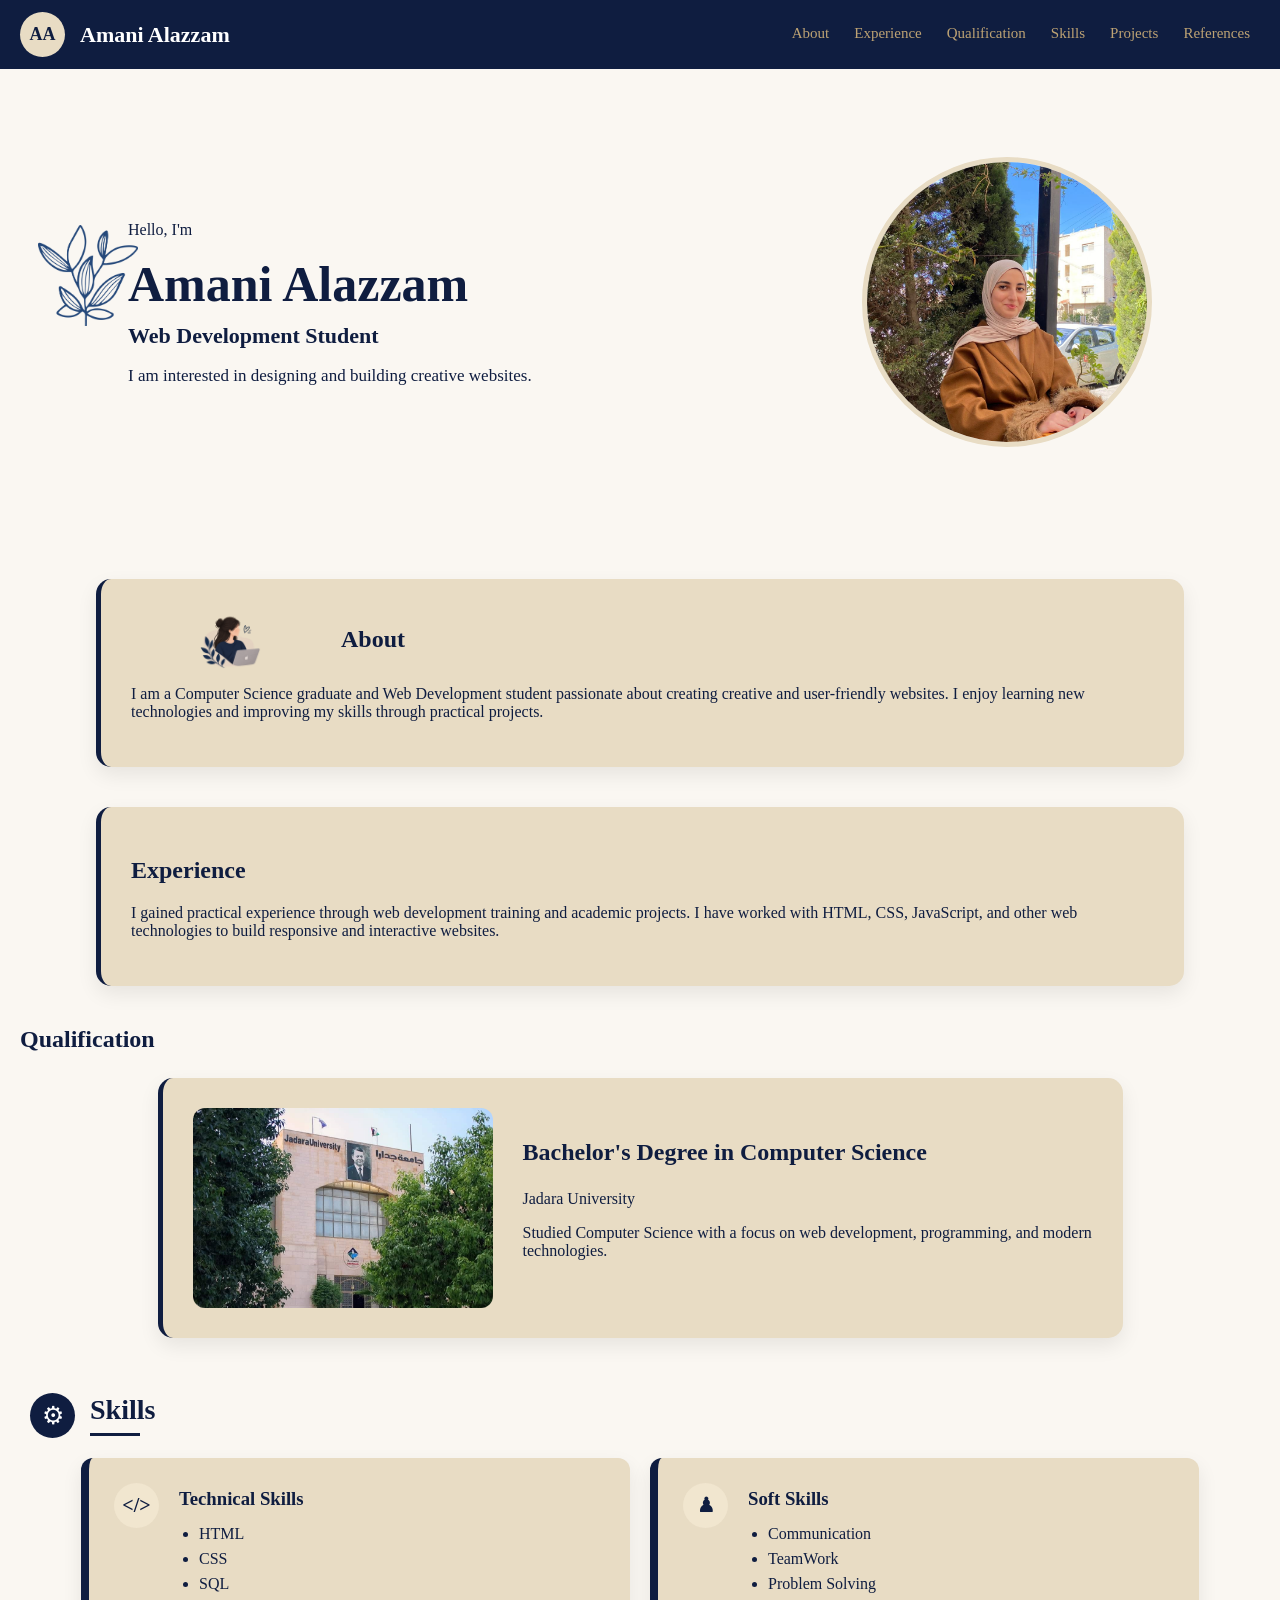
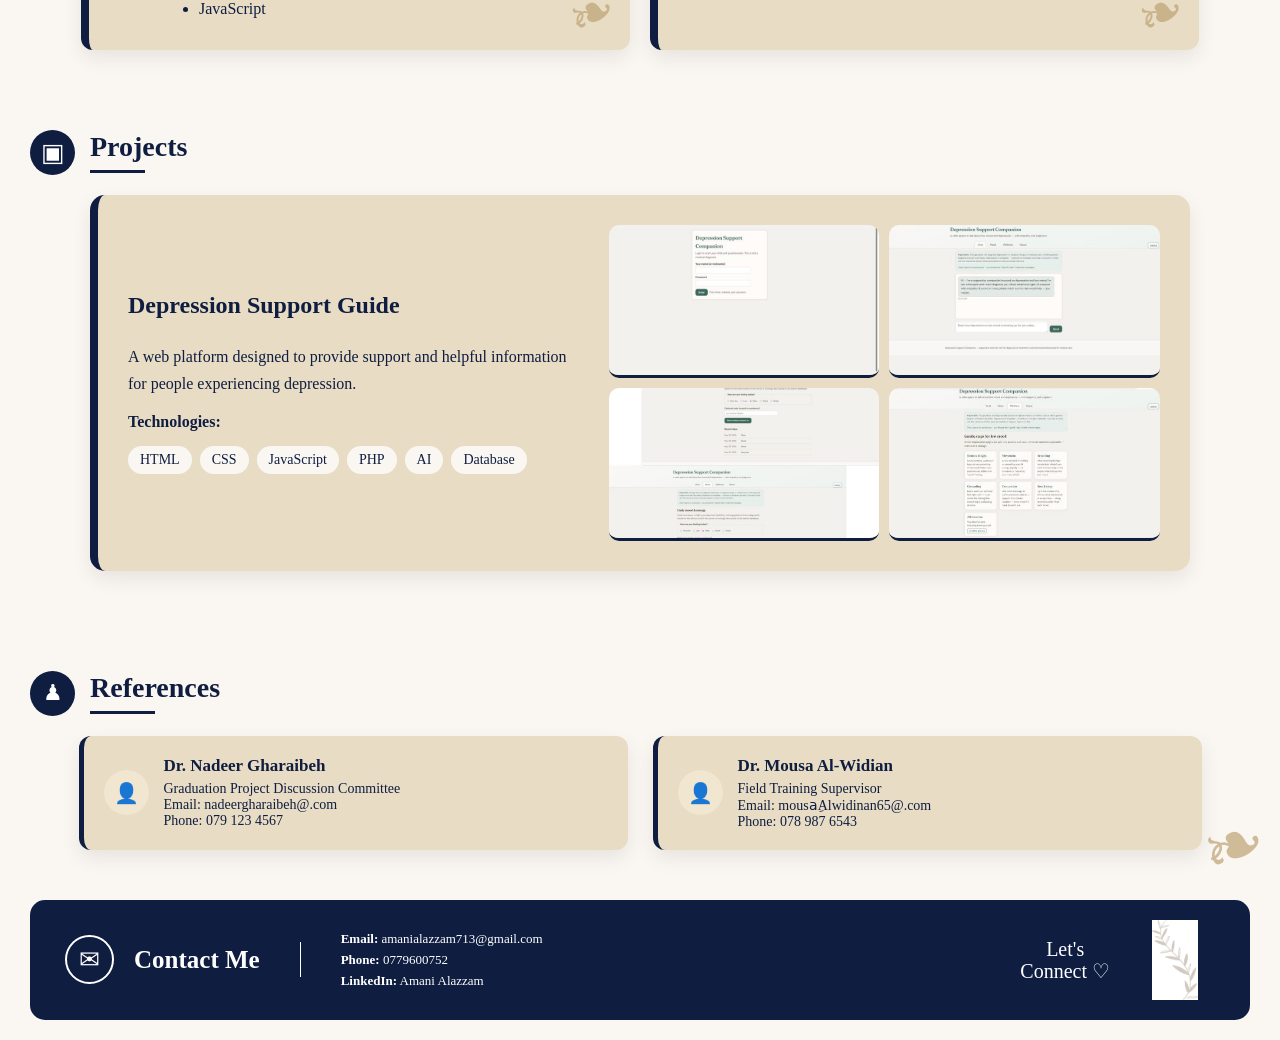
==== index.html @ e8afc486 "Rename HTML file to index" ====
<!DOCTYPE html>
<html>
<head>
    <meta name="viewport" content="width=device-width, initial-scale=1.0">
<title> My Protfilio </title>
<link rel="stylesheet" href="project.css">
</head>
<body>
    <nav>
        <div class="logoname"> 
        <div class="logo">
            AA
        </div>
        <span class="name"> 
            Amani Alazzam
        </span>
        </div>
       
        <div class="Links">

        <a href="#about">About</a>

        <a href="#Experience">Experience</a>

        <a href="#Qualification">Qualification</a>

        <a href="#Skills">Skills</a>

        <a href="#projects">Projects</a>

        <a href="#References">References</a>
    </nav>
    <section class="hero">

    <div class="hero-text">
              <img src="avy.png" class="hero-leaf">
        <p>Hello, I'm</p>
        <h1>Amani Alazzam</h1>
        <h3>Web Development Student</h3>
        <p>
            I am interested in designing and building creative websites.
        </p>
    </div>

    <div class="hero-image">
        <img src="my picture.png" alt="Amani">
    </div>

</section>
<section id="about">
        <div class="about-title">
    
   <img src="about logo.png" >
    <h2>About</h2>
</div>
    <p>
         I am a Computer Science graduate and Web Development student
        passionate about creating creative and user-friendly websites.
        I enjoy learning new technologies and improving my skills
        through practical projects. 
    </p>

</section>
<section id="Experience">
    <h2> Experience</h2>
    <p>  
        I gained practical experience through web development training
        and academic projects. I have worked with HTML, CSS,
        JavaScript, and other web technologies to build responsive
        and interactive websites.
    </p>
</section>
<section id="Qualification">
  
    <h2> Qualification</h2>
    <div class="qualification-card">
          <img src="Jadara University.jpg" alt="Jadara University">
          
           <div class="qualification-text">
        <h3> Bachelor's Degree in Computer Science</h3>
        <P>   
             Jadara University
        </P>
        <p> 
              Studied Computer Science with a focus on web development,
                programming, and modern technologies.
        </p>

    </div>

</section>
<section id="Skills">

    <div class="skills-title">

        <div class="skills-logo">⚙</div>

        <h2>Skills</h2>

    </div>

    <div class="skills-container">

        <div class="Skills-card">

            <div class="card-icon">&lt;/&gt;</div>

            <div>
                <h3>Technical Skills</h3>

                <ul>
                    <li>HTML</li>
                    <li>CSS</li>
                    <li>SQL</li>
                    <li>JavaScript</li>
                    
                </ul>
            </div>

            <div class="leaf">❧</div>

        </div>


        <div class="Skills-card">

            <div class="card-icon">♟</div>

            <div>
                <h3>Soft Skills</h3>

                <ul>
                    <li>Communication</li>
                    <li>TeamWork</li>
                    <li>Problem Solving</li>
                </ul>
            </div>

            <div class="leaf">❧</div>

        </div>

    </div>

</section>

<section id="projects">

    <div class="projects-title">

        <div class="projects-logo">▣</div>

        <h2>Projects</h2>

    </div>


    <div class="project-card">

        <div class="project-info">

            <h3> Depression Support Guide</h3>

            <p>
                A web platform designed to provide support
                and helpful information for people experiencing
                depression.
            </p>

            <strong>Technologies:</strong>

            <div class="technologies">
                <span>HTML</span>
                <span>CSS</span>
                <span>JavaScript</span>
                <span>PHP</span>
                <span>AI</span>
                <span>Database</span>
            </div>

        </div>


        <div class="project-images">

            <img src="log in .jpeg" alt="Nafs Home Page">

            <img src="chat page.jpeg" alt="Nafs Mood Tracking">

            <img src="mood tracking page.jpeg" alt="Nafs Chat Page">
             <img src="wellness page.jpeg" alt="Nafs wellness Page">


        </div>

    </div>

</section>
<section id="References">

    <div class="references-title">

        <div class="references-logo">♟</div>

        <h2>References</h2>

    </div>


    <div class="references-container">

        <div class="reference-card">

            <div class="reference-icon">👤</div>

            <div>
                <h3>Dr. Nadeer Gharaibeh</h3>
                <p>Graduation Project Discussion Committee</p>
                  <p>Email: nadeergharaibeh@.com</p>

                <p>Phone: 079 123 4567</p>
            </div>

        </div>


        <div class="reference-card">

            <div class="reference-icon">👤</div>

            <div>
                <h3>Dr. Mousa Al-Widian</h3>
                <p>Field Training Supervisor</p>

                <p>Email: mousaِAlwidinan65@.com</p>

                <p>Phone: 078 987 6543</p>
            </div>

        </div>

    </div>

    <div class="references-leaf">❧</div>

</section>
<footer>
    <div class="contact-card">

        <div class="contact-icon">
            ✉
        </div>

        <h2>Contact Me</h2>

        <div class="contact-line"></div>

        <div class="contact-info">
            <p>
                <strong>Email:</strong>
                amanialazzam713@gmail.com
            </p>

            <p>
                <strong>Phone:</strong>
                0779600752
            </p>
               <p>
        <strong>LinkedIn:</strong>
        <a href="https://www.linkedin.com/in/amani-azzam-57359936a/" target="_blank"> <!--بيفتح LinkedIn في تبويب جديد بدل ما يطلعك من الـPortfolio.-->
            Amani Alazzam
        </a>
    </p>
        </div>

        <div class="connect-text">
            Let's<br>
            Connect ♡
        </div>

        <img src="OIP.webp" alt="Decorative leaves" class="contact-leaves">

    </div>
</footer>

            
    

    



</body>






</html>
---- project.css ----
html { /*عشان الانتقال يكون بطيء و ناعم */
    scroll-behavior: smooth;
}

body {
    margin: 0;
    background-color: #FAF7F2;
    color: #0f1d40;
    
    
    

}
nav {
    display: flex;
    align-items: center;
    padding: 12px 20px;
    background-color: #0f1d40;
    color:white;
    font-family: Georgia, serif;
  
    
}

/* Logo + Name */
.logoname {
    display: flex;
    align-items: center;
    gap: 15px;
}

.logo {
    width: 45px;
    height: 45px;
    background-color: #E8DCC4;
    color: #0f1d40;
    border-radius: 50%;
    
    display: flex;
    align-items: center;
    justify-content: center;

    font-weight: bold;
    font-size: 18px;
}

.name {
    font-size: 22px;
    font-weight: bold;
}

/* Links */
.Links {
    display: flex;
  
    margin-left: auto;
     position: fixed;
      
    top: 25px;
    right: 30px;
    gap: 25px;
    z-index: 1000;
    
   
}

.Links a {
    cursor: pointer;
    transition: 0.3s;
     color: #bda273;
    text-decoration: none;
    font-size: 15px;
    
}

/* Hover */
.Links a:hover {
    color: #E8DCC4;
    transform: translateY(-2px);
  
}
.hero {
    display: flex;
    align-items: center;
    justify-content: space-between;

    padding: 60px 10%;
    background-color: #FAF7F2;
    min-height: 350px;
}

.hero-text {
       position: relative;
    
}

.hero-leaf {
    position: absolute;
    width: 100px;
    left: -90px;
    top: 20px;
}


.hero-text p:first-child {
    font-size: 25px;
    font-family: cursive;
    margin-bottom: 5px;
}

.hero-text h1 {
    font-size: 50px;
    margin: 5px 0;
    color: #0f1d40;
}

.hero-text h3 {
    font-size: 22px;
    margin: 10px 0;
    color: #0f1d40;
}

.hero-text p:last-child {
    font-size: 17px;
}

.hero-image img {
    width: 280px;
    height: 280px;
    object-fit: cover;
    border-radius: 50%;
    border: 5px solid #E8DCC4;
}
#about,
#Experience {
    background-color: #E8DCC4;
    padding: 30px;
    border-left: 5px solid #0f1d40;
    border-radius: 15px;
    box-shadow: 0 8px 20px rgba(0, 0, 0, 0.08);
    transition: 0.3s;

    width: 85%;
    box-sizing: border-box;
    margin: 40px auto;
}
.about-title {
    display: flex;
    align-items: center;
    gap: 10px;
}

.about-title img {
    width: 200px;
    height: 60px;
    object-fit: contain;
}

.about-title h2 {
    margin: 0;
}



/* Hover */
#about:hover,
#Experience:hover {
    transform: translateY(-5px);
    box-shadow: 0 12px 25px rgba(0, 0, 0, 0.15);
}
.qualification-card {
    background-color: #E8DCC4;
    padding: 30px;
    margin: 25px auto;
    border-left: 5px solid #0f1d40;
    border-radius: 15px;
    max-width: 900px;

    display: flex;
    align-items: center;
    gap: 30px;

    box-shadow: 0 8px 20px rgba(0, 0, 0, 0.08);
    transition: 0.3s;
}

.qualification-card:hover {
    transform: translateY(-5px);
}

.qualification-card img {
    width: 300px;
    height: 200px;
    object-fit: cover;
    border-radius: 12px;
}

.qualification-text {
    color: #0f1d40;
}

.qualification-text h3 {
    font-size: 24px;
    margin-top: 0;
}
#Qualification h2 {
    margin-left: 20px;
    margin-bottom: 10px;
}
#Skills {
    background-color: #FAF7F2;
    padding: 30px;
    margin-top: 20px;
}

/* عنوان Skills */

.skills-title {
    display: flex;
    align-items: center;
    gap: 15px;
    margin-bottom: 20px;
}

.skills-title h2 {
    color: #0f1d40;
    margin: 0;
    font-size: 28px;
    position: relative;
}

/* الخط تحت Skills */

.skills-title h2::after {
    content: "";
    display: block;
    width: 50px;
    height: 3px;
    background-color: #0f1d40;
    margin-top: 7px;
}


/* لوقو الترس */

.skills-logo {
    width: 45px;
    height: 45px;
    background-color: #0f1d40;
    color: white;
    border-radius: 50%;

    display: flex;
    align-items: center;
    justify-content: center;

    font-size: 25px;
}


/* البطاقات */

.skills-container {
    display: flex;
    gap: 20px;
    justify-content: center;
}


/* كل بطاقة */

.Skills-card {
    position: relative;

    background-color: #E8DCC4;

    width: 45%;
    min-height: 170px;

    padding: 25px;

    border-left: 8px solid #0f1d40;
    border-radius: 12px;

    box-sizing: border-box;

    display: flex;
    align-items: flex-start;
    gap: 20px;

    box-shadow: 0 8px 20px rgba(0, 0, 0, 0.08);

    transition: 0.3s;
}


/* Hover */

.Skills-card:hover {
    transform: translateY(-5px);
    box-shadow: 0 12px 25px rgba(0, 0, 0, 0.15);
}


/* الأيقونة داخل البطاقة */

.card-icon {
    width: 45px;
    height: 45px;

    background-color: #f1e6cf;
    color: #0f1d40;

    border-radius: 50%;

    display: flex;
    align-items: center;
    justify-content: center;

    font-size: 20px;
    font-weight: bold;

    
}


/* عناوين البطاقات */

.Skills-card h3 {
    color: #0f1d40;
    margin-top: 5px;
    margin-bottom: 15px;
}


/* القائمة */

.Skills-card ul {
    padding-left: 20px;
    margin: 0;
}

.Skills-card li {
    color: #0f1d40;
    margin-bottom: 7px;
}


/* الورقة */

.leaf {
    position: absolute;

    right: 15px;
    bottom: 5px;

    font-size: 55px;
    color: #bda273;

    transform: rotate(-25deg);

    opacity: 0.7;
}

#projects {
    background-color: #FAF7F2;
    padding: 30px;
    margin-top: 20px;
}


/* Projects title */

.projects-title {
    display: flex;
    align-items: center;
    gap: 15px;
    margin-bottom: 20px;
}

.projects-title h2 {
    color: #0f1d40;
    margin: 0;
    font-size: 28px;
}


/* الخط تحت Projects */

.projects-title h2::after {
    content: "";
    display: block;
    width: 55px;
    height: 3px;
    background-color: #0f1d40;
    margin-top: 7px;
}


/* اللوقو */

.projects-logo {
    width: 45px;
    height: 45px;

    background-color: #0f1d40;
    color: white;

    border-radius: 50%;

    display: flex;
    align-items: center;
    justify-content: center;

    font-size: 25px;
}


/* الكارد الكبير */

.project-card {
    background-color: #E8DCC4;

    max-width: 1100px;
    margin: 20px auto;

    padding: 30px;

    border-left: 8px solid #0f1d40;
    border-radius: 15px;

    display: flex;
    align-items: center;

    gap: 30px;

    box-sizing: border-box;

    box-shadow: 0 8px 20px rgba(0, 0, 0, 0.08);

    transition: 0.3s;
}


/* Hover */

.project-card:hover {
    transform: translateY(-5px);

    box-shadow: 0 12px 25px rgba(0, 0, 0, 0.15);
}


/* النص */

.project-info {
    width: 45%;
}

.project-info h3 {
    color: #0f1d40;
    font-size: 24px;
    margin-top: 0;
}

.project-info p {
    color: #0f1d40;
    line-height: 1.7;
    font-size: 16px;
}

.project-info strong {
    color: #0f1d40;
}


/* الصور */

.project-images {
    width: 55%;

    display: grid;

    grid-template-columns: repeat(2, 1fr);

    gap: 10px;
}

.project-images img {
    width: 100%;
    height: 150px;

    object-fit: cover;

    border-radius: 10px;

    border-bottom: 3px solid #0f1d40;
}
.technologies {
    display: flex;
    flex-wrap: wrap;
    gap: 8px;
    margin-top: 15px;
}

.technologies span {
    background-color: #FAF7F2;
    color: #0f1d40;

    padding: 6px 12px;

    border-radius: 20px;

    font-size: 14px;
}
#References {
    position: relative;

    background-color: #FAF7F2;

    padding: 30px;

    margin-top: 20px;

    overflow: hidden;
}


/* عنوان References */

.references-title {
    display: flex;
    align-items: center;
    gap: 15px;

    margin-bottom: 20px;
}

.references-title h2 {
    color: #0f1d40;

    margin: 0;

    font-size: 28px;
}


/* الخط تحت العنوان */

.references-title h2::after {
    content: "";

    display: block;

    width: 65px;
    height: 3px;

    background-color: #0f1d40;

    margin-top: 7px;
}


/* اللوقو */

.references-logo {
    width: 45px;
    height: 45px;

    background-color: #0f1d40;

    color: white;

    border-radius: 50%;

    display: flex;
    align-items: center;
    justify-content: center;

    font-size: 22px;
}


/* البطاقات */

.references-container {
    display: flex;

    gap: 25px;

    justify-content: center;
}


.reference-card {
    position: relative;

    background-color: #E8DCC4;

    width: 45%;

    padding: 20px;

    border-radius: 12px;

    border-left: 5px solid #0f1d40;

    display: flex;

    align-items: center;

    gap: 15px;

    box-sizing: border-box;

    box-shadow: 0 8px 20px rgba(0, 0, 0, 0.08);

    transition: 0.3s;
}


/* Hover */

.reference-card:hover {
    transform: translateY(-5px);

    box-shadow: 0 12px 25px rgba(0, 0, 0, 0.15);
}


/* أيقونة الشخص */

.reference-icon {
    width: 45px;
    height: 45px;

    background-color: #f1e6cf;

    border-radius: 50%;

    display: flex;
    align-items: center;
    justify-content: center;

    font-size: 20px;

    flex-shrink: 0;
}


/* النص */

.reference-card h3 {
    color: #0f1d40;

    margin: 0 0 5px;

    font-size: 17px;
}

.reference-card p {
    color: #0f1d40;

    margin: 0;

    font-size: 14px;
}


/* الورق على الطرف */

.references-leaf {
    position: absolute;

    right: 15px;
    bottom: -10px;

    font-size: 75px;

    color: #bda273;

    transform: rotate(-20deg);

    opacity: 0.7;
}
footer {
    padding: 20px 30px;
    background-color: #FAF7F2;
}

.contact-card {
    position: relative;
    display: flex;
    align-items: center;
    gap: 20px;

    background-color: #0f1d40;
    color: white;

    padding: 20px 35px;
    border-radius: 15px;

    min-height: 80px;
    box-sizing: border-box;

    overflow: hidden;
}

.contact-icon {
    width: 45px;
    height: 45px;

    border: 2px solid white;
    border-radius: 50%;

    display: flex;
    align-items: center;
    justify-content: center;

    font-size: 25px;
    flex-shrink: 0;
}

.contact-card h2 {
    font-family: Georgia, serif;
    font-size: 25px;
    margin: 0;
    white-space: nowrap;
}

.contact-line {
    height: 35px;
    width: 1px;
    background-color: white;
    margin: 0 20px;
}

.contact-info {
    display: flex;
    flex-direction: column;
    gap: 5px;
}

.contact-info p {
    margin: 0;
    font-size: 13px;
}

.connect-text {
    margin-left: auto;
    font-family: cursive;
    font-size: 20px;
    line-height: 1.1;
    text-align: center;
}

.contact-leaves {
    width: 80px;
    height: 80px;
    object-fit: contain;
    margin-left: 5px;
}
.contact-info a {
    color: white;
    text-decoration: none;
    transition: 0.3s;
}

.contact-info a:hover {
    color: #E8DCC4;
}

@media (max-width: 768px) {

    /* Navbar */
    nav {
        flex-direction: column;
        gap: 20px;
        padding: 20px;
        text-align: center;
    }

    .logoname {
        flex-direction: column;
        gap: 10px;
    }

    .Links {
        flex-direction: column;
        gap: 15px;
        margin-left: 0;
    }


    /* Hero */
    .hero {
        flex-direction: column;
        text-align: center;
        padding: 40px 20px;
        gap: 30px;
    }

    .hero-text {
        max-width: 100%;
    }

    .hero-text h1 {
        font-size: 35px;
    }

    .hero-text h3 {
        font-size: 20px;
    }

    .hero-image img {
        width: 220px;
        height: 220px;
    }


    /* About + Experience */
    #about,
    #Experience {
        width: 100%;
        box-sizing: border-box;
        margin: 10px 0;
        padding: 20px;
    }

    #about h2,
    #Experience h2 {
        font-size: 24px;
    }

    #about p,
    #Experience p {
        font-size: 16px;
        line-height: 1.6;
    }

}
@media (max-width: 768px) {

    #Qualification {
        padding: 20px;
    }

    #Qualification h2 {
        margin-left: 10px;
        margin-bottom: 15px;
    }

    .qualification-card {
        flex-direction: column;
        text-align: center;
        padding: 20px;
        gap: 20px;
    }

    .qualification-card img {
        width: 100%;
        max-width: 350px;
        height: 200px;
        object-fit: cover;
    }

    .qualification-text h3 {
        font-size: 20px;
    }

    .qualification-text p {
        font-size: 16px;
        line-height: 1.6;
    }
}
@media (max-width: 768px) {

    #Skills {
        padding: 20px;
    }

    .skills-title {
        margin-left: 5px;
    }

    .skills-title h2 {
        font-size: 25px;
    }

    .skills-container {
        flex-direction: column;
        gap: 15px;
    }

    .Skills-card {
        width: 100%;
        min-height: 160px;
        padding: 20px;
    }

    .skills-logo {
        width: 40px;
        height: 40px;
        font-size: 22px;
    }

    .Skills-card h3 {
        font-size: 18px;
    }

    .Skills-card li {
        font-size: 15px;
    }

    .leaf {
        font-size: 45px;
    }
}
@media (max-width: 768px) {

    #projects {
        padding: 20px;
    }

    .project-card {
        flex-direction: column;
        padding: 20px;
        gap: 20px;
    }

    .project-info {
        width: 100%;
    }

    .project-info h3 {
        font-size: 20px;
    }

    .project-images {
        width: 100%;
        grid-template-columns: 1fr;
    }

    .project-images img {
        height: 200px;
    }
}
@media (max-width: 768px) {

    footer {
        padding: 15px;
    }

    .contact-card {
        flex-wrap: wrap;
        justify-content: center;
        text-align: center;
        padding: 20px;
        gap: 12px;
    }

    .contact-card h2 {
        font-size: 22px;
    }

    .contact-line {
        display: none;
    }

    .contact-info {
        width: 100%;
        align-items: center;
        margin-top: 5px;
    }

    .contact-info p {
        font-size: 12px;
    }

    .connect-text {
        margin-left: 0;
        font-size: 18px;
    }

   /* .contact-leaves {
        width: 60px;
        height: 60px;
    }*/
}
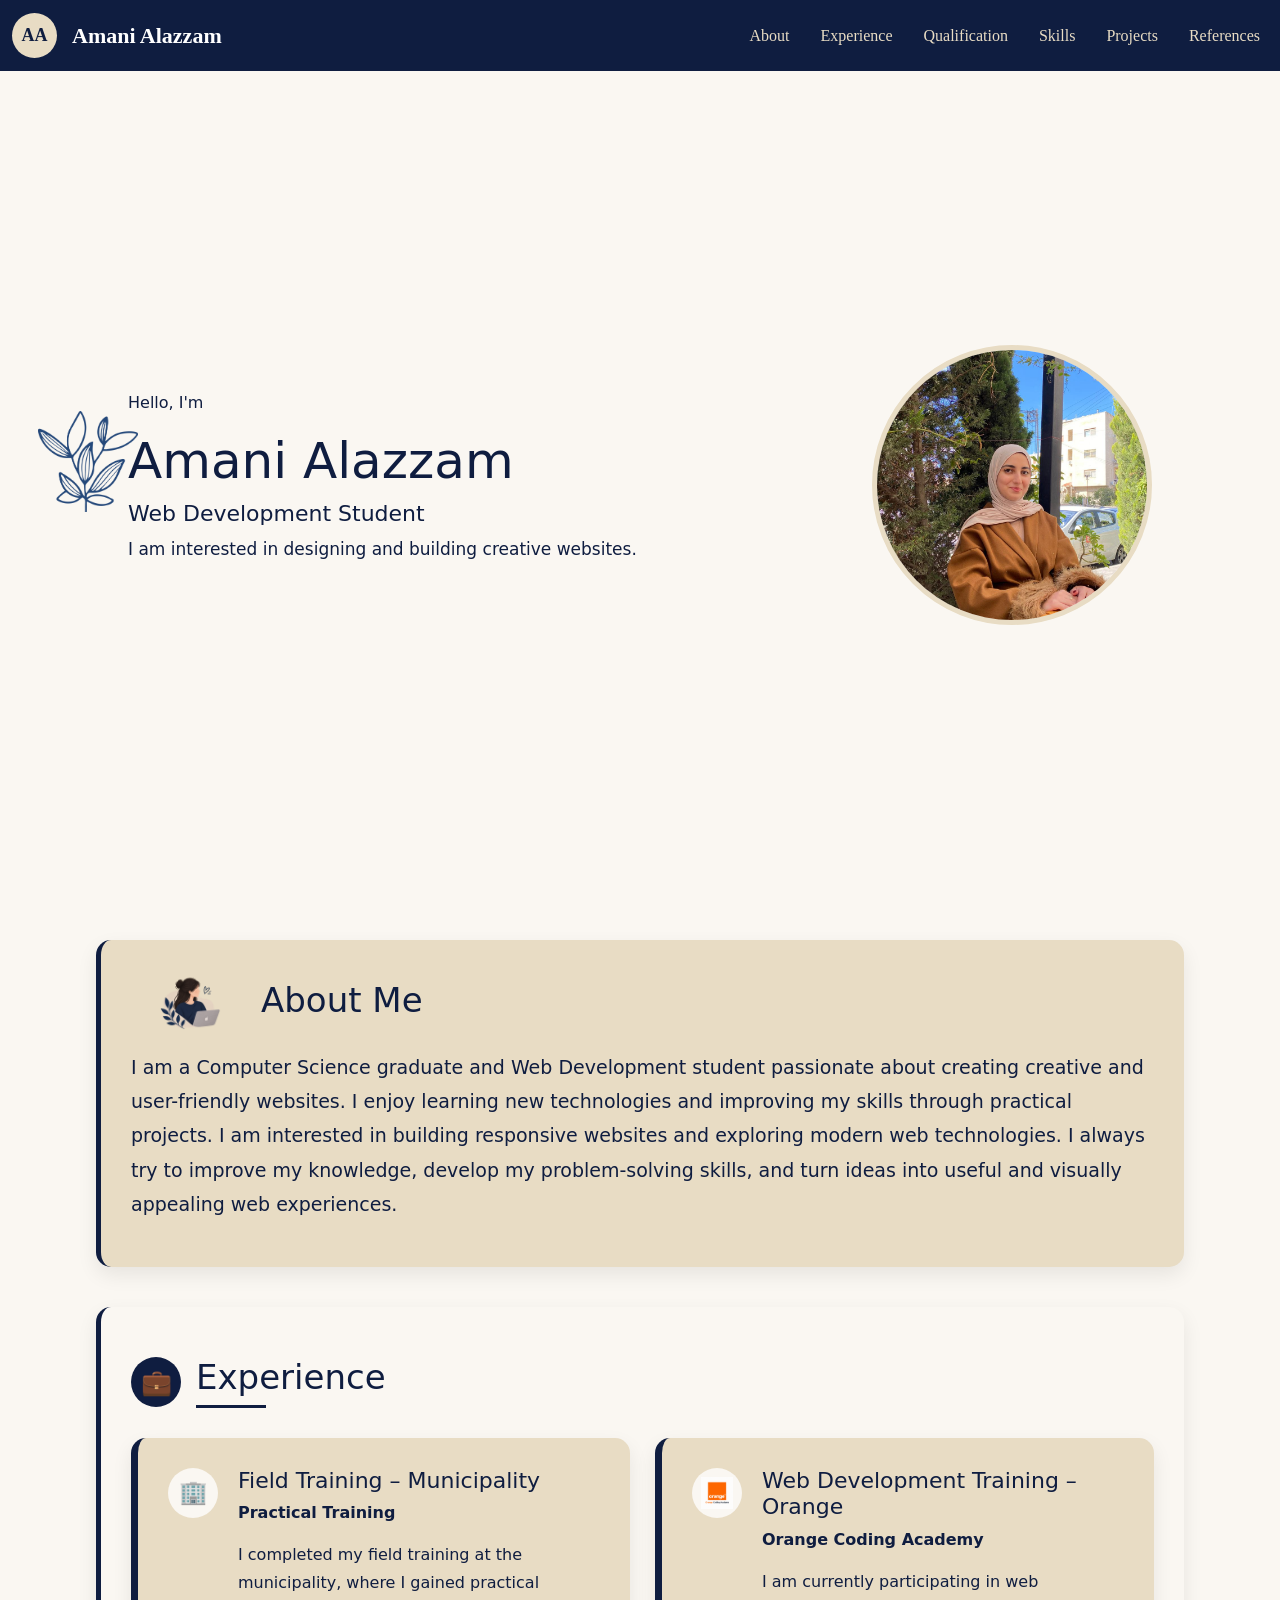
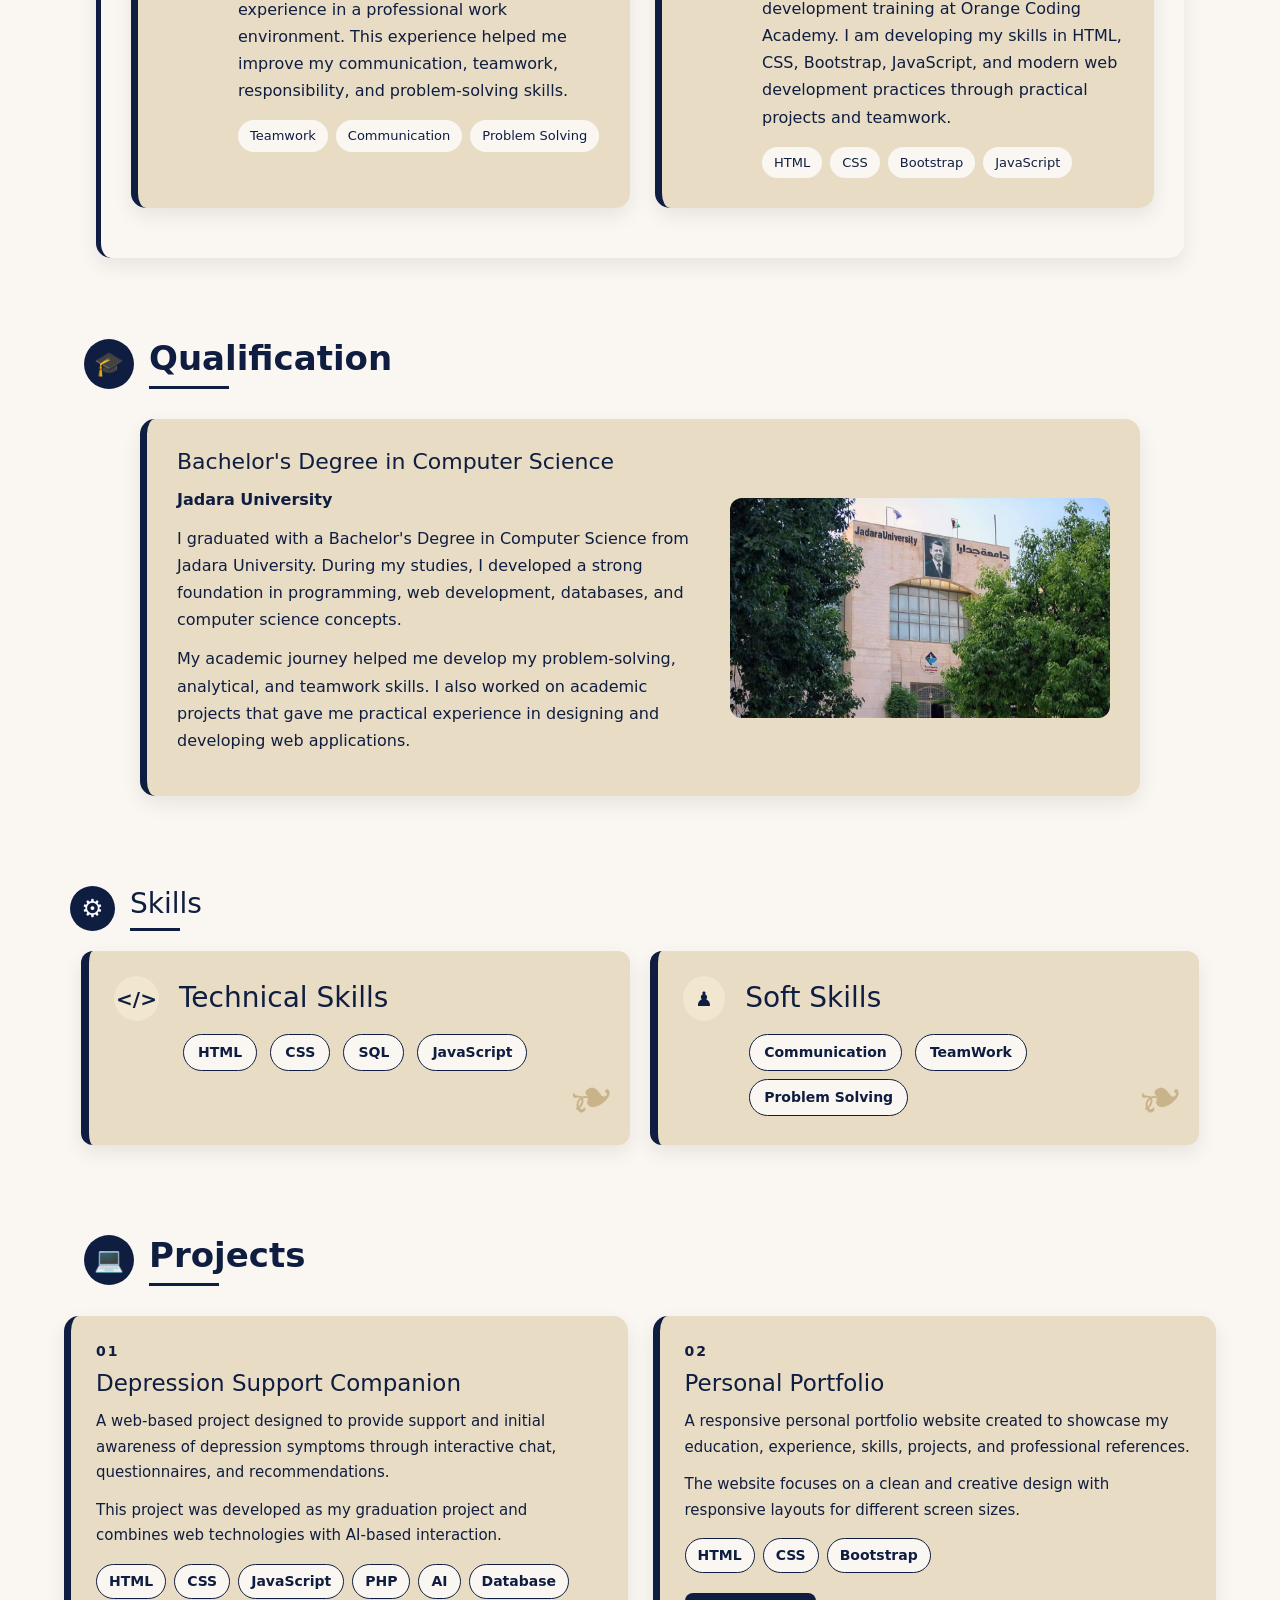
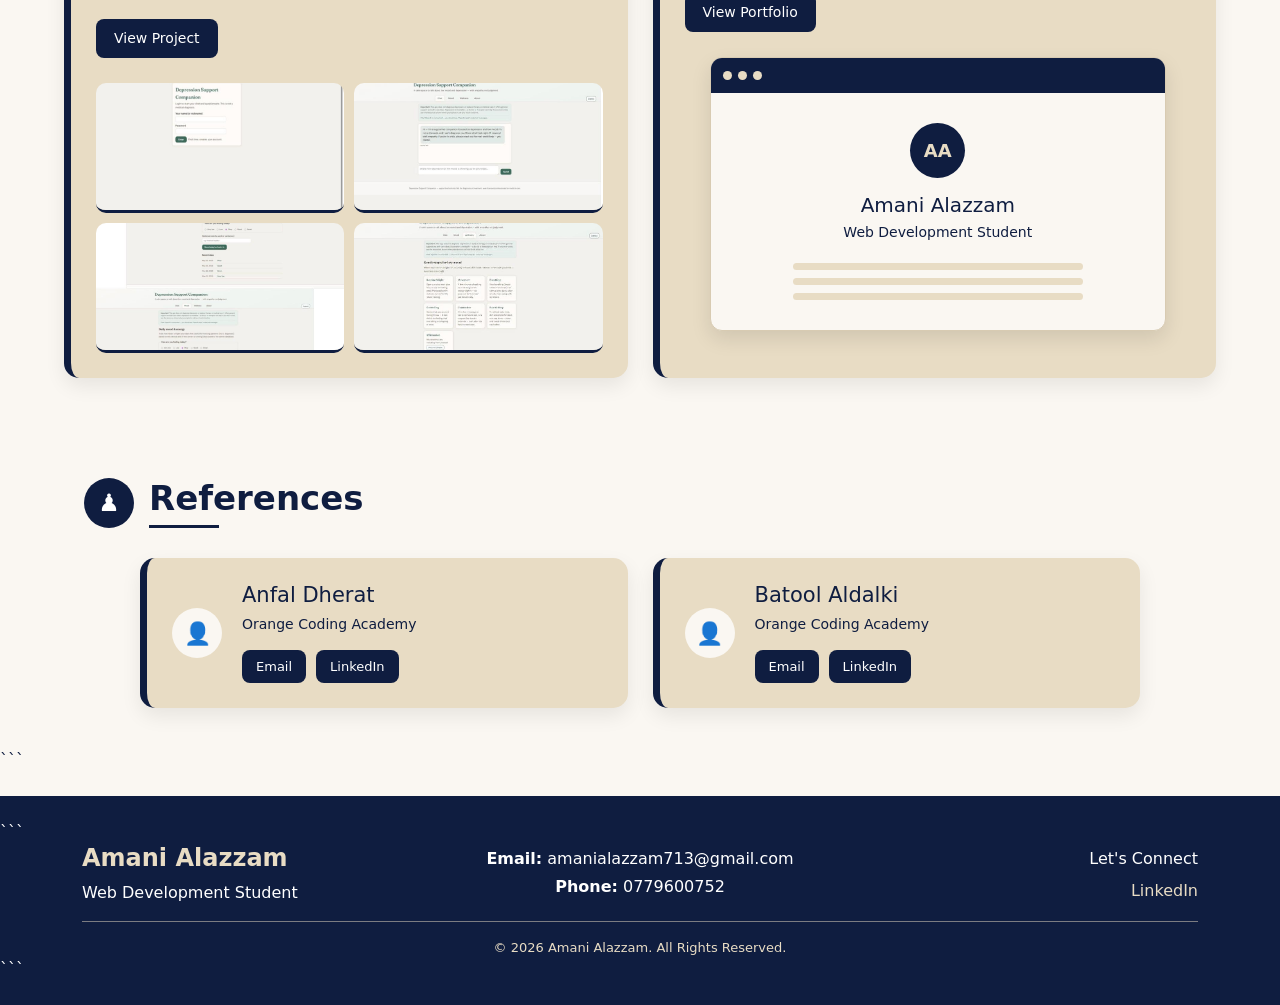
==== commit 4566b63e: "Update portfolio design and responsiveness" ====
--- a/index.html
+++ b/index.html
@@ -4,33 +4,78 @@
 <head>
     <meta name="viewport" content="width=device-width, initial-scale=1.0">
 <title> My Protfilio </title>
+<link href="https://cdn.jsdelivr.net/npm/bootstrap@5.3.8/dist/css/bootstrap.min.css" rel="stylesheet">
 <link rel="stylesheet" href="project.css">
 </head>
 <body>
-    <nav>
-        <div class="logoname"> 
-        <div class="logo">
-            AA
-        </div>
-        <span class="name"> 
-            Amani Alazzam
-        </span>
-        </div>
-       
-        <div class="Links">
-
-        <a href="#about">About</a>
-
-        <a href="#Experience">Experience</a>
-
-        <a href="#Qualification">Qualification</a>
-
-        <a href="#Skills">Skills</a>
-
-        <a href="#projects">Projects</a>
-
-        <a href="#References">References</a>
-    </nav>
+   <nav class="navbar navbar-expand-lg fixed-top">
+
+    <div class="container-fluid">
+
+        <!-- Logo + Name -->
+        <a class="navbar-brand" href="#">
+            <div class="logoname">
+                <div class="logo">
+                    AA
+                </div>
+
+                <span class="name">
+                    Amani Alazzam
+                </span>
+            </div>
+        </a>
+
+
+        <!-- Hamburger -->
+        <button class="navbar-toggler"
+                type="button"
+                data-bs-toggle="collapse"
+                data-bs-target="#navbarNav"
+                aria-controls="navbarNav"
+                aria-expanded="false"
+                aria-label="Toggle navigation">
+
+            <span class="navbar-toggler-icon"></span>
+
+        </button>
+
+
+        <!-- Links -->
+        <div class="collapse navbar-collapse" id="navbarNav">
+
+            <div class="navbar-nav ms-auto">
+
+                <a class="nav-link" href="#about">
+                    About
+                </a>
+
+                <a class="nav-link" href="#Experience">
+                    Experience
+                </a>
+
+                <a class="nav-link" href="#Qualification">
+                    Qualification
+                </a>
+
+                <a class="nav-link" href="#Skills">
+                    Skills
+                </a>
+
+                <a class="nav-link" href="#projects">
+                    Projects
+                </a>
+
+                <a class="nav-link" href="#References">
+                    References
+                </a>
+
+            </div>
+
+        </div>
+
+    </div>
+
+</nav>
     <section class="hero">
 
     <div class="hero-text">
@@ -52,40 +97,144 @@
         <div class="about-title">
     
    <img src="about logo.png" >
-    <h2>About</h2>
+    <h2>About Me </h2>
 </div>
     <p>
-         I am a Computer Science graduate and Web Development student
-        passionate about creating creative and user-friendly websites.
-        I enjoy learning new technologies and improving my skills
-        through practical projects. 
+     <p>
+    I am a Computer Science graduate and Web Development student
+    passionate about creating creative and user-friendly websites.
+    I enjoy learning new technologies and improving my skills
+    through practical projects.
+    I am interested in building responsive websites and exploring
+    modern web technologies. I always try to improve my knowledge,
+    develop my problem-solving skills, and turn ideas into useful
+    and visually appealing web experiences.
+</p>
     </p>
 
 </section>
 <section id="Experience">
-    <h2> Experience</h2>
-    <p>  
-        I gained practical experience through web development training
-        and academic projects. I have worked with HTML, CSS,
-        JavaScript, and other web technologies to build responsive
-        and interactive websites.
+
+    <div class="experience-title">
+        <div class="experience-logo">💼</div>
+
+        <div>
+            <h2>Experience</h2>
+            <div class="experience-line"></div>
+        </div>
+    </div>
+
+
+    <div class="experience-container">
+
+        <!-- Municipal Training -->
+        <div class="experience-card">
+
+            <div class="experience-icon">
+                🏢
+            </div>
+
+            <div class="experience-content">
+
+                <h3>Field Training – Municipality</h3>
+
+                <p class="experience-place">
+                    Practical Training
+                </p>
+
+                <p>
+                    I completed my field training at the municipality,
+                    where I gained practical experience in a professional
+                    work environment. This experience helped me improve
+                    my communication, teamwork, responsibility, and
+                    problem-solving skills.
+                </p>
+
+                <div class="experience-tags">
+                    <span>Teamwork</span>
+                    <span>Communication</span>
+                    <span>Problem Solving</span>
+                </div>
+
+            </div>
+
+        </div>
+
+
+        <!-- Orange Training -->
+        <div class="experience-card">
+       <div class="experience-icon">
+
+       <img src="logo.orange.png" alt="Orange Coding Academy Logo">
+        </div>
+
+            <div class="experience-content">
+
+                <h3>Web Development Training – Orange</h3>
+
+                <p class="experience-place">
+                    Orange Coding Academy
+                </p>
+
+                <p>
+                    I am currently participating in web development
+                    training at Orange Coding Academy. I am developing
+                    my skills in HTML, CSS, Bootstrap, JavaScript,
+                    and modern web development practices through
+                    practical projects and teamwork.
+                </p>
+
+                <div class="experience-tags">
+                    <span>HTML</span>
+                    <span>CSS</span>
+                    <span>Bootstrap</span>
+                    <span>JavaScript</span>
+                </div>
+
+            </div>
+
+        </div>
+
+    </div>
+
+</section>
+ <section id="Qualification">
+
+    <div class="qualification-title">
+
+        <div class="qualification-logo">🎓</div>
+
+        <div>
+            <h2>Qualification</h2>
+            <div class="qualification-line"></div>
+        </div>
+
+    </div>
+
+    <div class="qualification-card">
+
+        <div class="qualification-text">
+
+         <h3>Bachelor's Degree in Computer Science</h3>
+
+    <p><strong>Jadara University</strong></p>
+
+    <p>
+        I graduated with a Bachelor's Degree in Computer Science
+        from Jadara University. During my studies, I developed a
+        strong foundation in programming, web development, databases,
+        and computer science concepts.
     </p>
-</section>
-<section id="Qualification">
-  
-    <h2> Qualification</h2>
-    <div class="qualification-card">
-          <img src="Jadara University.jpg" alt="Jadara University">
-          
-           <div class="qualification-text">
-        <h3> Bachelor's Degree in Computer Science</h3>
-        <P>   
-             Jadara University
-        </P>
-        <p> 
-              Studied Computer Science with a focus on web development,
-                programming, and modern technologies.
-        </p>
+
+    <p>
+        My academic journey helped me develop my problem-solving,
+        analytical, and teamwork skills. I also worked on academic
+        projects that gave me practical experience in designing
+        and developing web applications.
+    </p>
+        </div>
+
+        <img src="Jadara University.jpg" alt="Jadara University">
 
     </div>
 
@@ -145,150 +294,330 @@
 
 </section>
 
+
 <section id="projects">
 
+    <!-- Projects Title -->
     <div class="projects-title">
 
-        <div class="projects-logo">▣</div>
-
-        <h2>Projects</h2>
-
-    </div>
-
-
-    <div class="project-card">
-
-        <div class="project-info">
-
-            <h3> Depression Support Guide</h3>
-
-            <p>
-                A web platform designed to provide support
-                and helpful information for people experiencing
-                depression.
-            </p>
-
-            <strong>Technologies:</strong>
-
-            <div class="technologies">
-                <span>HTML</span>
-                <span>CSS</span>
-                <span>JavaScript</span>
-                <span>PHP</span>
-                <span>AI</span>
-                <span>Database</span>
-            </div>
-
-        </div>
-
-
-        <div class="project-images">
-
-            <img src="log in .jpeg" alt="Nafs Home Page">
-
-            <img src="chat page.jpeg" alt="Nafs Mood Tracking">
-
-            <img src="mood tracking page.jpeg" alt="Nafs Chat Page">
-             <img src="wellness page.jpeg" alt="Nafs wellness Page">
-
-
-        </div>
-
-    </div>
-
-</section>
+        <div class="projects-logo">
+            💻
+        </div>
+
+        <div>
+            <h2>Projects</h2>
+            <div class="projects-line"></div>
+        </div>
+
+    </div>
+
+
+    <!-- Projects Container -->
+    <div class="projects-container">
+
+
+        <!-- Project 1 -->
+        <div class="project-card">
+
+            <div class="project-info">
+
+                <div class="project-number">
+                    01
+                </div>
+
+                <h3>Depression Support Companion</h3>
+
+                <p>
+                    A web-based project designed to provide support and
+                    initial awareness of depression symptoms through
+                    interactive chat, questionnaires, and recommendations.
+                </p>
+
+                <p>
+                    This project was developed as my graduation project
+                    and combines web technologies with AI-based interaction.
+                </p>
+
+
+                <!-- Technologies -->
+                <div class="technologies">
+
+                    <span>HTML</span>
+                    <span>CSS</span>
+                    <span>JavaScript</span>
+                    <span>PHP</span>
+                    <span>AI</span>
+                    <span>Database</span>
+
+                </div>
+
+
+                <!-- Project Link -->
+                <a
+                    href="https://github.com/amanialazzam04/Depression-Support-Companion"
+                    target="_blank"
+                    class="project-btn">
+                    View Project
+                </a>
+
+            </div>
+
+
+            <!-- Project Images -->
+            <div class="project-images">
+
+                <img src="log in .jpeg" alt="Nafs Login Page">
+
+                <img src="chat page.jpeg" alt="Nafs Chat Page">
+
+                <img src="mood tracking page.jpeg" alt="Nafs Mood Tracking Page">
+
+                <img src="wellness page.jpeg" alt="Nafs Wellness Page">
+
+            </div>
+
+        </div>
+
+
+
+        <!-- Project 2 -->
+        <div class="project-card portfolio-project">
+
+            <div class="project-info">
+
+                <div class="project-number">
+                    02
+                </div>
+
+                <h3>Personal Portfolio</h3>
+
+                <p>
+                    A responsive personal portfolio website created to
+                    showcase my education, experience, skills, projects,
+                    and professional references.
+                </p>
+
+                <p>
+                    The website focuses on a clean and creative design
+                    with responsive layouts for different screen sizes.
+                </p>
+
+
+                <!-- Technologies -->
+                <div class="technologies">
+
+                    <span>HTML</span>
+                    <span>CSS</span>
+                    <span>Bootstrap</span>
+
+                </div>
+
+
+                <!-- Portfolio Link -->
+                <a
+                    href="https://github.com/amanialazzam04/MyPortfolio"
+                    target="_blank"
+                    class="project-btn">
+                    View Portfolio
+                </a>
+
+            </div>
+
+
+            <!-- Portfolio Visual -->
+            <div class="portfolio-visual">
+
+                <div class="portfolio-window">
+
+                    <div class="window-top">
+                        <span></span>
+                        <span></span>
+                        <span></span>
+                    </div>
+
+                    <div class="window-content">
+
+                        <div class="mini-logo">
+                            AA
+                        </div>
+
+                        <h4>Amani Alazzam</h4>
+
+                        <p>
+                            Web Development Student
+                        </p>
+
+                        <div class="mini-lines">
+                            <div></div>
+                            <div></div>
+                            <div></div>
+                        </div>
+
+                    </div>
+
+                </div>
+
+            </div>
+
+        </div>
+
+    </div>
+
+</section>
+
+</section>
+
 <section id="References">
 
+    <!-- References Title -->
     <div class="references-title">
 
-        <div class="references-logo">♟</div>
-
-        <h2>References</h2>
-
-    </div>
-
-
+        <div class="references-logo">
+            ♟
+        </div>
+
+        <div>
+            <h2>References</h2>
+            <div class="references-line"></div>
+        </div>
+
+    </div>
+
+
+    <!-- References Container -->
     <div class="references-container">
 
+
+        <!-- Anfal -->
         <div class="reference-card">
 
-            <div class="reference-icon">👤</div>
-
-            <div>
-                <h3>Dr. Nadeer Gharaibeh</h3>
-                <p>Graduation Project Discussion Committee</p>
-                  <p>Email: nadeergharaibeh@.com</p>
-
-                <p>Phone: 079 123 4567</p>
-            </div>
-
-        </div>
-
-
+            <div class="reference-icon">
+                👤
+            </div>
+
+            <div class="reference-info">
+
+                <h3>Anfal Dherat</h3>
+
+                <p>
+                    Orange Coding Academy
+                </p>
+
+                <div class="reference-links">
+
+                    <a href="mailto:gt.anfal.daharat@orange.com">
+                        Email
+                    </a>
+
+                    <a
+                        href="https://www.linkedin.com/in/anfal-dherat/"
+                        target="_blank">
+                        LinkedIn
+                    </a>
+
+                </div>
+
+            </div>
+
+        </div>
+
+
+        <!-- Batool -->
         <div class="reference-card">
 
-            <div class="reference-icon">👤</div>
-
-            <div>
-                <h3>Dr. Mousa Al-Widian</h3>
-                <p>Field Training Supervisor</p>
-
-                <p>Email: mousaِAlwidinan65@.com</p>
-
-                <p>Phone: 078 987 6543</p>
-            </div>
-
-        </div>
-
-    </div>
-
-    <div class="references-leaf">❧</div>
-
-</section>
-<footer>
-    <div class="contact-card">
-
-        <div class="contact-icon">
-            ✉
-        </div>
-
-        <h2>Contact Me</h2>
-
-        <div class="contact-line"></div>
-
-        <div class="contact-info">
-            <p>
+            <div class="reference-icon">
+                👤
+            </div>
+
+            <div class="reference-info">
+
+                <h3>Batool Aldalki</h3>
+
+                <p>
+                    Orange Coding Academy
+                </p>
+
+                <div class="reference-links">
+
+                    <a href="mailto:gt.batool.aldalki@orange.com">
+                        Email
+                    </a>
+
+                    <a
+                        href="https://www.linkedin.com/in/batool-walid-b33894228"
+                        target="_blank">
+                        LinkedIn
+                    </a>
+
+                </div>
+
+            </div>
+
+        </div>
+
+    </div>
+
+</section>
+```
+
+<footer class="py-4 mt-4">
+
+```
+<div class="container">
+
+    <div class="row align-items-center">
+
+        <!-- Name -->
+        <div class="col-md-4 text-center text-md-start mb-3 mb-md-0">
+            <h4 class="footer-name">Amani Alazzam</h4>
+            <p class="mb-0">Web Development Student</p>
+        </div>
+
+        <!-- Contact -->
+        <div class="col-md-4 text-center mb-3 mb-md-0">
+            <p class="mb-1">
                 <strong>Email:</strong>
                 amanialazzam713@gmail.com
             </p>
 
-            <p>
+            <p class="mb-1">
                 <strong>Phone:</strong>
                 0779600752
             </p>
-               <p>
-        <strong>LinkedIn:</strong>
-        <a href="https://www.linkedin.com/in/amani-azzam-57359936a/" target="_blank"> <!--بيفتح LinkedIn في تبويب جديد بدل ما يطلعك من الـPortfolio.-->
-            Amani Alazzam
-        </a>
+        </div>
+
+        <!-- Social -->
+        <div class="col-md-4 text-center text-md-end">
+
+            <p class="mb-2">Let's Connect</p>
+
+            <a href="https://www.linkedin.com/in/amani-azzam-57359936a/"
+               target="_blank"
+               class="footer-link">
+                LinkedIn
+            </a>
+
+        </div>
+
+    </div>
+
+    <hr>
+
+    <p class="text-center mb-0 footer-copy">
+        © 2026 Amani Alazzam. All Rights Reserved.
     </p>
-        </div>
-
-        <div class="connect-text">
-            Let's<br>
-            Connect ♡
-        </div>
-
-        <img src="OIP.webp" alt="Decorative leaves" class="contact-leaves">
-
-    </div>
+
+</div>
+```
+
 </footer>
 
-            
+
+          
+    <script src="https://cdn.jsdelivr.net/npm/bootstrap@5.3.8/dist/js/bootstrap.bundle.min.js"></script>
+
     
 
-    
-
 
 
 </body>
--- a/project.css
+++ b/project.css
@@ -6,6 +6,7 @@
 
 body {
     margin: 0;
+    padding-top: 70px;
     background-color: #FAF7F2;
     color: #0f1d40;
     
@@ -16,7 +17,7 @@
 nav {
     display: flex;
     align-items: center;
-    padding: 12px 20px;
+    padding: 12px 20px; /*يمين يسار , فوق تحت */
     background-color: #0f1d40;
     color:white;
     font-family: Georgia, serif;
@@ -27,7 +28,7 @@
 /* Logo + Name */
 .logoname {
     display: flex;
-    align-items: center;
+    align-items: center; /*منتصف ع عموديا */
     gap: 15px;
 }
 
@@ -40,7 +41,7 @@
     
     display: flex;
     align-items: center;
-    justify-content: center;
+    justify-content: center; /*منتصف افقيا */
 
     font-weight: bold;
     font-size: 18px;
@@ -52,44 +53,67 @@
 }
 
 /* Links */
-.Links {
-    display: flex;
-  
-    margin-left: auto;
-     position: fixed;
-      
-    top: 25px;
-    right: 30px;
-    gap: 25px;
-    z-index: 1000;
-    
-   
-}
-
-.Links a {
-    cursor: pointer;
+nav {
+    background-color: #0f1d40;
+    padding: 10px 20px;
+}
+
+.navbar-brand {
+    color: white;
+    text-decoration: none;
+}
+
+.logoname {
+    display: flex;
+    align-items: center;
+    gap: 15px;
+}
+
+.logo {
+    width: 45px;
+    height: 45px;
+    background-color: #E8DCC4;
+    color: #0f1d40;
+    border-radius: 50%;
+    display: flex;
+    align-items: center;
+    justify-content: center;
+    font-weight: bold;
+}
+
+.name {
+    font-size: 22px;
+    font-weight: bold;
+}
+
+.nav-link {
+    color: #E8DCC4 !important;
+    margin-left: 15px;
     transition: 0.3s;
-     color: #bda273;
-    text-decoration: none;
-    font-size: 15px;
-    
-}
-
-/* Hover */
-.Links a:hover {
-    color: #E8DCC4;
-    transform: translateY(-2px);
-  
-}
-.hero {
+}
+
+.nav-link:hover {
+    color: white !important;
+}
+
+.navbar-toggler {
+    border-color: #E8DCC4;
+}
+
+.navbar-toggler-icon {
+    filter: brightness(0) invert(1);
+}
+
+    .hero {
+    min-height: calc(100vh - 70px);
     display: flex;
     align-items: center;
     justify-content: space-between;
-
     padding: 60px 10%;
     background-color: #FAF7F2;
-    min-height: 350px;
-}
+    box-sizing: border-box;
+}
+
 
 .hero-text {
        position: relative;
@@ -150,18 +174,141 @@
     display: flex;
     align-items: center;
     gap: 10px;
+    margin-bottom: 20px;
 }
 
 .about-title img {
-    width: 200px;
+    width: 120px;
     height: 60px;
     object-fit: contain;
 }
 
 .about-title h2 {
+    color: #0f1d40;
+    font-size: 34px;
     margin: 0;
 }
 
+.about-line {
+    width: 60px;
+    height: 3px;
+    background-color: #0f1d40;
+    margin-top: 7px;
+}
+#about p {
+    font-size: 19px;
+    line-height: 1.8;
+}
+#Experience {
+    background-color: #FAF7F2;
+    padding: 50px 30px;
+    margin-top: 20px;
+}
+
+.experience-title {
+    display: flex;
+    align-items: center;
+    gap: 15px;
+    margin-bottom: 30px;
+}
+
+.experience-title h2 {
+    color: #0f1d40;
+    font-size: 34px;
+    margin: 0;
+}
+
+.experience-line {
+    width: 70px;
+    height: 3px;
+    background-color: #0f1d40;
+    margin-top: 7px;
+}
+
+.experience-logo {
+    width: 50px;
+    height: 50px;
+    background-color: #0f1d40;
+    color: white;
+    border-radius: 50%;
+    display: flex;
+    align-items: center;
+    justify-content: center;
+    font-size: 25px;
+}
+
+.experience-container {
+    display: flex;
+    gap: 25px;
+    max-width: 1100px;
+    margin: auto;
+}
+
+.experience-card {
+    background-color: #E8DCC4;
+    flex: 1;
+    padding: 30px;
+    border-left: 7px solid #0f1d40;
+    border-radius: 15px;
+    display: flex;
+    gap: 20px;
+    box-shadow: 0 8px 20px rgba(0, 0, 0, 0.08);
+    transition: 0.3s;
+}
+
+.experience-card:hover {
+    transform: translateY(-6px);
+    box-shadow: 0 12px 25px rgba(0, 0, 0, 0.15);
+}
+
+.experience-icon {
+    width: 50px;
+    height: 50px;
+    background-color: #FAF7F2;
+    border-radius: 50%;
+    display: flex;
+    align-items: center;
+    justify-content: center;
+    font-size: 23px;
+    flex-shrink: 0;
+}
+.experience-icon img {
+    width: 32px;
+    height: 32px;
+    object-fit: contain;
+}
+.experience-content h3 {
+    color: #0f1d40;
+    font-size: 22px;
+    margin: 0 0 5px;
+}
+
+.experience-place {
+    color: #0f1d40;
+    font-weight: bold;
+    margin: 0 0 15px;
+}
+
+.experience-content p {
+    color: #0f1d40;
+    line-height: 1.7;
+    font-size: 16px;
+}
+
+.experience-tags {
+    display: flex;
+    flex-wrap: wrap;
+    gap: 8px;
+    margin-top: 15px;
+}
+
+.experience-tags span {
+    background-color: #FAF7F2;
+    color: #0f1d40;
+    padding: 6px 12px;
+    border-radius: 20px;
+    font-size: 13px;
+}
 
 
 /* Hover */
@@ -185,29 +332,110 @@
     box-shadow: 0 8px 20px rgba(0, 0, 0, 0.08);
     transition: 0.3s;
 }
+#Qualification {
+    background-color: #FAF7F2;
+    padding: 40px 5%;
+    margin-top: 20px;
+}
+
+/* Title */
+
+.qualification-title {
+    display: flex;
+    align-items: center;
+    gap: 15px;
+    margin-bottom: 30px;
+    margin-left: 20px;
+}
+
+
+
+.qualification-title h2 {
+    color: #0f1d40;
+    font-size: 34px;
+    margin: 0;
+    font-weight: bold;
+}
+
+.qualification-line {
+    width: 80px;
+    height: 3px;
+    background-color: #0f1d40;
+    margin-top: 7px;
+}
+
+.qualification-logo {
+    width: 50px;
+    height: 50px;
+    background-color: #0f1d40;
+    color: white;
+    border-radius: 50%;
+
+    display: flex;
+    align-items: center;
+    justify-content: center;
+
+    font-size: 24px;
+}
+
+/* Qualification Card */
+
+.qualification-card {
+    background-color: #E8DCC4;
+
+    padding: 30px;
+    margin: 0 auto;
+
+    border-left: 7px solid #0f1d40;
+    border-radius: 15px;
+
+    max-width: 1000px;
+
+    display: flex;
+    align-items: center;
+    gap: 40px;
+
+    box-sizing: border-box;
+
+    box-shadow: 0 8px 20px rgba(0, 0, 0, 0.08);
+
+    transition: 0.3s;
+}
 
 .qualification-card:hover {
     transform: translateY(-5px);
-}
+    box-shadow: 0 12px 25px rgba(0, 0, 0, 0.15);
+}
+
+/* University Image */
 
 .qualification-card img {
-    width: 300px;
-    height: 200px;
+    width: 380px;
+    height: 220px;
+
     object-fit: cover;
     border-radius: 12px;
-}
+
+    flex-shrink: 0;
+}
+
+/* Text */
 
 .qualification-text {
+    flex: 1;
     color: #0f1d40;
 }
 
 .qualification-text h3 {
-    font-size: 24px;
+    font-size: 22px;
     margin-top: 0;
-}
-#Qualification h2 {
-    margin-left: 20px;
     margin-bottom: 10px;
+}
+
+.qualification-text p {
+    font-size: 16px;
+    line-height: 1.7;
+    margin-bottom: 12px;
 }
 #Skills {
     background-color: #FAF7F2;
@@ -218,11 +446,14 @@
 /* عنوان Skills */
 
 .skills-title {
+    
     display: flex;
     align-items: center;
     gap: 15px;
     margin-bottom: 20px;
-}
+    margin-left: 40px;
+}
+
 
 .skills-title h2 {
     color: #0f1d40;
@@ -235,7 +466,7 @@
 
 .skills-title h2::after {
     content: "";
-    display: block;
+    display: block; /*عشان ياخذ سطر خاص */
     width: 50px;
     height: 3px;
     background-color: #0f1d40;
@@ -243,7 +474,7 @@
 }
 
 
-/* لوقو الترس */
+/* لوقو  */
 
 .skills-logo {
     width: 45px;
@@ -284,10 +515,10 @@
     border-left: 8px solid #0f1d40;
     border-radius: 12px;
 
-    box-sizing: border-box;
-
-    display: flex;
-    align-items: flex-start;
+    
+
+    display: flex;
+    align-items: flex-start; /*العناصر في بدايه الاتجاه العمودي*/
     gap: 20px;
 
     box-shadow: 0 8px 20px rgba(0, 0, 0, 0.08);
@@ -336,15 +567,33 @@
 
 
 /* القائمة */
-
 .Skills-card ul {
-    padding-left: 20px;
+    list-style: none;
+    padding: 0;
     margin: 0;
 }
 
 .Skills-card li {
-    color: #0f1d40;
-    margin-bottom: 7px;
+    display: inline-block;
+    background-color: #FAF7F2;
+    color: #0f1d40;
+
+    padding: 7px 14px;
+    margin: 4px;
+
+    border-radius: 20px;
+    font-size: 14px;
+    font-weight: bold;
+
+    border: 1px solid #0f1d40;
+
+    transition: 0.3s;
+}
+
+.Skills-card li:hover {
+    background-color: #0f1d40;
+    color: white;
+    transform: translateY(-2px);
 }
 
 
@@ -364,77 +613,85 @@
     opacity: 0.7;
 }
 
+/* ================= Projects ================= */
+
 #projects {
     background-color: #FAF7F2;
-    padding: 30px;
+    padding: 40px 5%;
     margin-top: 20px;
 }
 
 
-/* Projects title */
+/* Projects Title */
 
 .projects-title {
     display: flex;
     align-items: center;
     gap: 15px;
-    margin-bottom: 20px;
+    margin-bottom: 30px;
+    margin-left: 20px;
 }
 
 .projects-title h2 {
     color: #0f1d40;
+    font-size: 34px;
     margin: 0;
-    font-size: 28px;
-}
-
-
-/* الخط تحت Projects */
-
-.projects-title h2::after {
-    content: "";
-    display: block;
-    width: 55px;
+    font-weight: bold;
+}
+
+
+/* Underline */
+
+.projects-line {
+    width: 70px;
     height: 3px;
     background-color: #0f1d40;
     margin-top: 7px;
 }
 
 
-/* اللوقو */
+/* Projects Icon */
 
 .projects-logo {
-    width: 45px;
-    height: 45px;
-
+    width: 50px;
+    height: 50px;
     background-color: #0f1d40;
     color: white;
-
     border-radius: 50%;
 
     display: flex;
     align-items: center;
     justify-content: center;
 
-    font-size: 25px;
-}
-
-
-/* الكارد الكبير */
+    font-size: 24px;
+}
+
+
+/* Projects Container */
+
+.projects-container {
+    display: flex;
+    gap: 25px;
+
+    max-width: 1200px;
+    margin: auto;
+}
+
+
+/* Project Card */
 
 .project-card {
     background-color: #E8DCC4;
 
-    max-width: 1100px;
-    margin: 20px auto;
-
-    padding: 30px;
-
-    border-left: 8px solid #0f1d40;
+    width: 50%;
+
+    padding: 25px;
+
+    border-left: 7px solid #0f1d40;
     border-radius: 15px;
 
     display: flex;
-    align-items: center;
-
-    gap: 30px;
+    flex-direction: column;
 
     box-sizing: border-box;
 
@@ -447,56 +704,275 @@
 /* Hover */
 
 .project-card:hover {
-    transform: translateY(-5px);
-
-    box-shadow: 0 12px 25px rgba(0, 0, 0, 0.15);
-}
-
-
-/* النص */
-
-.project-info {
-    width: 45%;
-}
+    transform: translateY(-6px);
+
+    box-shadow:
+        0 12px 25px rgba(0, 0, 0, 0.15);
+}
+
+
+/* Project Number */
+
+.project-number {
+    color: #0f1d40;
+
+    font-size: 14px;
+    font-weight: bold;
+
+    margin-bottom: 8px;
+
+    letter-spacing: 2px;
+}
+
+
+/* Project Information */
 
 .project-info h3 {
     color: #0f1d40;
-    font-size: 24px;
+
+    font-size: 23px;
+
     margin-top: 0;
-}
+    margin-bottom: 12px;
+}
+
 
 .project-info p {
     color: #0f1d40;
+
+    font-size: 15px;
+
     line-height: 1.7;
-    font-size: 16px;
-}
-
-.project-info strong {
-    color: #0f1d40;
-}
-
-
-/* الصور */
+
+    margin-bottom: 12px;
+}
+
+
+/* Technologies */
+
+.technologies {
+    display: flex;
+
+    flex-wrap: wrap;
+
+    gap: 8px;
+
+    margin-top: 15px;
+}
+
+
+.technologies span {
+    background-color: #FAF7F2;
+
+    color: #0f1d40;
+
+    padding: 6px 12px;
+
+    border-radius: 20px;
+
+    font-size: 13px;
+
+    font-weight: bold;
+
+    border: 1px solid #0f1d40;
+}
+
+
+/* Project Button */
+
+.project-btn {
+    display: inline-block;
+
+    width: fit-content;
+
+    margin-top: 20px;
+
+    padding: 9px 18px;
+
+    background-color: #0f1d40;
+
+    color: white;
+
+    text-decoration: none;
+
+    border-radius: 8px;
+
+    font-size: 14px;
+
+    transition: 0.3s;
+}
+
+
+.project-btn:hover {
+    background-color: #182b5c;
+
+    transform: translateY(-2px);
+}
+
+
+/* ================= Project Images ================= */
 
 .project-images {
-    width: 55%;
-
     display: grid;
 
     grid-template-columns: repeat(2, 1fr);
 
     gap: 10px;
-}
+
+    margin-top: 25px;
+}
+
 
 .project-images img {
     width: 100%;
-    height: 150px;
+
+    height: 130px;
 
     object-fit: cover;
 
     border-radius: 10px;
 
     border-bottom: 3px solid #0f1d40;
+
+    transition: 0.3s;
+}
+
+
+.project-images img:hover {
+    transform: scale(1.03);
+}
+
+
+/* ================= Portfolio Visual ================= */
+
+.portfolio-visual {
+    margin-top: 25px;
+
+    display: flex;
+
+    justify-content: center;
+
+    align-items: center;
+}
+
+
+.portfolio-window {
+    width: 90%;
+
+    min-height: 250px;
+
+    background-color: #FAF7F2;
+
+    border-radius: 12px;
+
+    box-shadow: 0 8px 20px rgba(0, 0, 0, 0.10);
+
+    overflow: hidden;
+
+    border: 1px solid #d8cbb2;
+}
+
+
+/* Fake Browser Top */
+
+.window-top {
+    height: 35px;
+
+    background-color: #0f1d40;
+
+    display: flex;
+
+    align-items: center;
+
+    gap: 6px;
+
+    padding-left: 12px;
+}
+
+
+.window-top span {
+    width: 9px;
+    height: 9px;
+
+    background-color: #E8DCC4;
+
+    border-radius: 50%;
+}
+
+
+/* Window Content */
+
+.window-content {
+    padding: 30px 20px;
+
+    text-align: center;
+
+    color: #0f1d40;
+}
+
+
+.mini-logo {
+    width: 55px;
+    height: 55px;
+
+    margin: auto;
+
+    background-color: #0f1d40;
+
+    color: #E8DCC4;
+
+    border-radius: 50%;
+
+    display: flex;
+
+    align-items: center;
+    justify-content: center;
+
+    font-weight: bold;
+
+    font-size: 18px;
+}
+
+
+.window-content h4 {
+    color: #0f1d40;
+
+    font-size: 20px;
+
+    margin: 15px 0 5px;
+}
+
+
+.window-content p {
+    color: #0f1d40;
+
+    font-size: 14px;
+
+    margin-bottom: 20px;
+}
+
+
+/* Mini Lines */
+
+.mini-lines {
+    display: flex;
+
+    flex-direction: column;
+
+    gap: 8px;
+
+    width: 70%;
+
+    margin: auto;
+}
+
+
+.mini-lines div {
+    height: 7px;
+
+    background-color: #E8DCC4;
+
+    border-radius: 10px;
 }
 .technologies {
     display: flex;
@@ -515,46 +991,43 @@
 
     font-size: 14px;
 }
+
+
+
 #References {
-    position: relative;
-
     background-color: #FAF7F2;
-
-    padding: 30px;
-
+    padding: 40px 5%;
     margin-top: 20px;
-
-    overflow: hidden;
-}
-
-
-/* عنوان References */
+}
+
+
+/* References Title */
 
 .references-title {
     display: flex;
     align-items: center;
     gap: 15px;
 
-    margin-bottom: 20px;
-}
+    margin-bottom: 30px;
+    margin-left: 20px;
+}
+
 
 .references-title h2 {
     color: #0f1d40;
 
+    font-size: 34px;
+
     margin: 0;
 
-    font-size: 28px;
-}
-
-
-/* الخط تحت العنوان */
-
-.references-title h2::after {
-    content: "";
-
-    display: block;
-
-    width: 65px;
+    font-weight: bold;
+}
+
+
+/* Underline */
+
+.references-line {
+    width: 70px;
     height: 3px;
 
     background-color: #0f1d40;
@@ -563,11 +1036,11 @@
 }
 
 
-/* اللوقو */
+/* References Icon */
 
 .references-logo {
-    width: 45px;
-    height: 45px;
+    width: 50px;
+    height: 50px;
 
     background-color: #0f1d40;
 
@@ -579,281 +1052,329 @@
     align-items: center;
     justify-content: center;
 
+    font-size: 24px;
+}
+
+
+/* References Container */
+
+.references-container {
+    display: flex;
+
+    gap: 25px;
+
+    max-width: 1000px;
+
+    margin: auto;
+}
+
+
+/* Reference Card */
+
+.reference-card {
+    background-color: #E8DCC4;
+
+    width: 50%;
+
+    padding: 25px;
+
+    border-left: 7px solid #0f1d40;
+
+    border-radius: 15px;
+
+    display: flex;
+
+    align-items: center;
+
+    gap: 20px;
+
+    box-sizing: border-box;
+
+    box-shadow: 0 8px 20px rgba(0, 0, 0, 0.08);
+
+    transition: 0.3s;
+}
+
+
+/* Hover */
+
+.reference-card:hover {
+    transform: translateY(-6px);
+
+    box-shadow:
+        0 12px 25px rgba(0, 0, 0, 0.15);
+}
+
+
+/* Person Icon */
+
+.reference-icon {
+    width: 50px;
+    height: 50px;
+
+    background-color: #FAF7F2;
+
+    color: #0f1d40;
+
+    border-radius: 50%;
+
+    display: flex;
+    align-items: center;
+    justify-content: center;
+
     font-size: 22px;
-}
-
-
-/* البطاقات */
-
-.references-container {
-    display: flex;
-
-    gap: 25px;
-
-    justify-content: center;
-}
-
-
-.reference-card {
-    position: relative;
-
-    background-color: #E8DCC4;
-
-    width: 45%;
-
-    padding: 20px;
-
-    border-radius: 12px;
-
-    border-left: 5px solid #0f1d40;
-
-    display: flex;
-
-    align-items: center;
-
-    gap: 15px;
-
-    box-sizing: border-box;
-
-    box-shadow: 0 8px 20px rgba(0, 0, 0, 0.08);
+
+    flex-shrink: 0;
+}
+
+
+/* Reference Information */
+
+.reference-info {
+    color: #0f1d40;
+}
+
+
+.reference-info h3 {
+    color: #0f1d40;
+
+    font-size: 21px;
+
+    margin: 0 0 5px;
+}
+
+
+.reference-info p {
+    color: #0f1d40;
+
+    font-size: 14px;
+
+    margin: 0 0 15px;
+}
+
+
+/* Reference Links */
+
+.reference-links {
+    display: flex;
+
+    gap: 10px;
+
+    flex-wrap: wrap;
+}
+
+
+.reference-links a {
+    background-color: #0f1d40;
+
+    color: white;
+
+    text-decoration: none;
+
+    padding: 7px 14px;
+
+    border-radius: 8px;
+
+    font-size: 13px;
 
     transition: 0.3s;
 }
 
 
-/* Hover */
-
-.reference-card:hover {
-    transform: translateY(-5px);
-
-    box-shadow: 0 12px 25px rgba(0, 0, 0, 0.15);
-}
-
-
-/* أيقونة الشخص */
-
-.reference-icon {
-    width: 45px;
-    height: 45px;
-
-    background-color: #f1e6cf;
-
-    border-radius: 50%;
-
-    display: flex;
-    align-items: center;
-    justify-content: center;
-
-    font-size: 20px;
-
-    flex-shrink: 0;
-}
-
-
-/* النص */
-
-.reference-card h3 {
-    color: #0f1d40;
-
-    margin: 0 0 5px;
-
-    font-size: 17px;
-}
-
-.reference-card p {
-    color: #0f1d40;
-
-    margin: 0;
-
-    font-size: 14px;
-}
-
-
-/* الورق على الطرف */
-
-.references-leaf {
-    position: absolute;
-
-    right: 15px;
-    bottom: -10px;
-
-    font-size: 75px;
-
-    color: #bda273;
-
-    transform: rotate(-20deg);
-
-    opacity: 0.7;
-}
+.reference-links a:hover {
+    background-color: #182b5c;
+
+    transform: translateY(-2px);
+}
+
+/* ================= Footer ================= */
+
 footer {
-    padding: 20px 30px;
-    background-color: #FAF7F2;
-}
-
-.contact-card {
-    position: relative;
-    display: flex;
-    align-items: center;
-    gap: 20px;
-
     background-color: #0f1d40;
     color: white;
-
-    padding: 20px 35px;
-    border-radius: 15px;
-
-    min-height: 80px;
-    box-sizing: border-box;
-
-    overflow: hidden;
-}
-
-.contact-icon {
-    width: 45px;
-    height: 45px;
-
-    border: 2px solid white;
-    border-radius: 50%;
-
-    display: flex;
-    align-items: center;
-    justify-content: center;
-
-    font-size: 25px;
-    flex-shrink: 0;
-}
-
-.contact-card h2 {
-    font-family: Georgia, serif;
-    font-size: 25px;
-    margin: 0;
-    white-space: nowrap;
-}
-
-.contact-line {
-    height: 35px;
-    width: 1px;
-    background-color: white;
-    margin: 0 20px;
-}
-
-.contact-info {
-    display: flex;
-    flex-direction: column;
-    gap: 5px;
-}
-
-.contact-info p {
-    margin: 0;
-    font-size: 13px;
-}
-
-.connect-text {
-    margin-left: auto;
-    font-family: cursive;
-    font-size: 20px;
-    line-height: 1.1;
-    text-align: center;
-}
-
-.contact-leaves {
-    width: 80px;
-    height: 80px;
-    object-fit: contain;
-    margin-left: 5px;
-}
-.contact-info a {
-    color: white;
+}
+
+.footer-name {
+    color: #E8DCC4;
+    font-weight: bold;
+}
+
+.footer-link {
+    color: #E8DCC4;
     text-decoration: none;
     transition: 0.3s;
 }
 
-.contact-info a:hover {
+.footer-link:hover {
+    color: white;
+}
+
+footer hr {
+    border-color: #E8DCC4;
+    opacity: 0.5;
+}
+
+.footer-copy {
     color: #E8DCC4;
-}
+    font-size: 13px;
+}
+
+/* ================= Mobile Responsive ================= */
 
 @media (max-width: 768px) {
 
-    /* Navbar */
+    /* ===== Navbar ===== */
+
     nav {
+        padding: 8px 15px;
+    }
+
+    .name {
+        font-size: 18px;
+    }
+
+    .logo {
+        width: 40px;
+        height: 40px;
+    }
+
+    .navbar-nav {
+        text-align: center;
+        padding-top: 10px;
+    }
+
+    .nav-link {
+        margin-left: 0;
+    }
+
+
+    /* ===== Hero ===== */
+
+    /* ===== Hero Mobile ===== */
+
+.hero {
+    min-height: auto;
+    padding: 35px 20px;
+    flex-direction: column;
+    justify-content: center;
+    align-items: center;
+    text-align: center;
+    gap: 15px;
+}
+
+.hero-text {
+    width: 100%;
+    margin: 0;
+}
+
+.hero-text p {
+    margin: 5px 0;
+}
+
+.hero-text h1 {
+    font-size: 30px;
+    margin: 5px 0;
+}
+
+.hero-text h3 {
+    font-size: 18px;
+    margin: 5px 0;
+}
+
+.hero-image {
+    width: 100%;
+    display: flex;
+    justify-content: center;
+    margin: 0;
+}
+
+.hero-image img {
+    width: 170px;
+    height: 170px;
+    object-fit: cover;
+    border-radius: 50%;
+}
+
+    /* ===== About ===== */
+
+    #about {
+        width: 92%;
+        padding: 25px;
+        margin: 20px auto;
+    }
+
+    .about-title {
+        gap: 8px;
+    }
+
+    .about-title img {
+        width: 90px;
+        height: 50px;
+    }
+
+    .about-title h2 {
+        font-size: 27px;
+    }
+
+    #about p {
+        font-size: 17px;
+        line-height: 1.7;
+    }
+
+
+    /* ===== Experience ===== */
+
+    #Experience {
+        padding: 30px 20px;
+    }
+
+    .experience-container {
         flex-direction: column;
         gap: 20px;
-        padding: 20px;
-        text-align: center;
-    }
-
-    .logoname {
-        flex-direction: column;
-        gap: 10px;
-    }
-
-    .Links {
-        flex-direction: column;
-        gap: 15px;
-        margin-left: 0;
-    }
-
-
-    /* Hero */
-    .hero {
-        flex-direction: column;
-        text-align: center;
-        padding: 40px 20px;
-        gap: 30px;
-    }
-
-    .hero-text {
-        max-width: 100%;
-    }
-
-    .hero-text h1 {
-        font-size: 35px;
-    }
-
-    .hero-text h3 {
-        font-size: 20px;
-    }
-
-    .hero-image img {
-        width: 220px;
-        height: 220px;
-    }
-
-
-    /* About + Experience */
-    #about,
-    #Experience {
+    }
+
+    .experience-card {
         width: 100%;
-        box-sizing: border-box;
-        margin: 10px 0;
-        padding: 20px;
-    }
-
-    #about h2,
-    #Experience h2 {
-        font-size: 24px;
-    }
-
-    #about p,
-    #Experience p {
-        font-size: 16px;
+        padding: 22px;
+    }
+
+    .experience-title h2 {
+        font-size: 28px;
+    }
+
+    .experience-content h3 {
+        font-size: 19px;
+    }
+
+    .experience-content p {
+        font-size: 15px;
         line-height: 1.6;
     }
 
-}
-@media (max-width: 768px) {
+    .experience-icon {
+        width: 42px;
+        height: 42px;
+    }
+
+    .experience-icon img {
+        width: 27px;
+        height: 27px;
+    }
+
+
+    /* ===== Qualification ===== */
 
     #Qualification {
-        padding: 20px;
-    }
-
-    #Qualification h2 {
-        margin-left: 10px;
-        margin-bottom: 15px;
+        padding: 30px 20px;
+    }
+
+    .qualification-title h2 {
+        font-size: 27px;
     }
 
     .qualification-card {
         flex-direction: column;
+        align-items: center;
         text-align: center;
         padding: 20px;
         gap: 20px;
@@ -861,9 +1382,12 @@
 
     .qualification-card img {
         width: 100%;
-        max-width: 350px;
+        max-width: 380px;
         height: 200px;
-        object-fit: cover;
+    }
+
+    .qualification-text {
+        width: 100%;
     }
 
     .qualification-text h3 {
@@ -871,27 +1395,20 @@
     }
 
     .qualification-text p {
-        font-size: 16px;
+        font-size: 15px;
         line-height: 1.6;
     }
-}
-@media (max-width: 768px) {
+
+
+    /* ===== Skills ===== */
 
     #Skills {
-        padding: 20px;
-    }
-
-    .skills-title {
-        margin-left: 5px;
-    }
-
-    .skills-title h2 {
-        font-size: 25px;
+        padding: 30px 20px;
     }
 
     .skills-container {
         flex-direction: column;
-        gap: 15px;
+        gap: 20px;
     }
 
     .Skills-card {
@@ -900,10 +1417,8 @@
         padding: 20px;
     }
 
-    .skills-logo {
-        width: 40px;
-        height: 40px;
-        font-size: 22px;
+    .skills-title h2 {
+        font-size: 27px;
     }
 
     .Skills-card h3 {
@@ -911,81 +1426,99 @@
     }
 
     .Skills-card li {
-        font-size: 15px;
+        font-size: 14px;
     }
 
     .leaf {
         font-size: 45px;
     }
-}
-@media (max-width: 768px) {
+
+
+    /* ===== Projects ===== */
 
     #projects {
-        padding: 20px;
+        padding: 30px 20px;
+    }
+
+    .projects-title h2 {
+        font-size: 27px;
+    }
+
+    .projects-container {
+        flex-direction: column;
+        gap: 20px;
     }
 
     .project-card {
-        flex-direction: column;
-        padding: 20px;
-        gap: 20px;
-    }
-
-    .project-info {
         width: 100%;
+        padding: 22px;
     }
 
     .project-info h3 {
         font-size: 20px;
     }
 
+    .project-info p {
+        font-size: 15px;
+        line-height: 1.6;
+    }
+
     .project-images {
+        grid-template-columns: repeat(2, 1fr);
+        gap: 10px;
+    }
+
+    .project-images img {
         width: 100%;
-        grid-template-columns: 1fr;
-    }
-
-    .project-images img {
-        height: 200px;
-    }
-}
-@media (max-width: 768px) {
+        height: 140px;
+    }
+
+    .portfolio-visual {
+        width: 100%;
+    }
+
+    .portfolio-window {
+        width: 100%;
+    }
+
+
+    /* ===== References ===== */
+
+    #References {
+        padding: 30px 20px;
+    }
+
+    .references-title h2 {
+        font-size: 27px;
+    }
+
+    .references-container {
+        flex-direction: column;
+        gap: 20px;
+    }
+
+    .reference-card {
+        width: 100%;
+        padding: 20px;
+    }
+
+    .reference-info h3 {
+        font-size: 18px;
+    }
+
+    .reference-info p {
+        font-size: 13px;
+    }
+
+
+    /* ===== Footer ===== */
 
     footer {
-        padding: 15px;
-    }
-
-    .contact-card {
-        flex-wrap: wrap;
-        justify-content: center;
-        text-align: center;
-        padding: 20px;
-        gap: 12px;
-    }
-
-    .contact-card h2 {
-        font-size: 22px;
-    }
-
-    .contact-line {
-        display: none;
-    }
-
-    .contact-info {
         width: 100%;
-        align-items: center;
-        margin-top: 5px;
-    }
-
-    .contact-info p {
-        font-size: 12px;
-    }
-
-    .connect-text {
-        margin-left: 0;
-        font-size: 18px;
-    }
-
-   /* .contact-leaves {
-        width: 60px;
-        height: 60px;
-    }*/
-}+        padding: 20px 15px;
+        box-sizing: border-box;
+    }
+
+
+
+
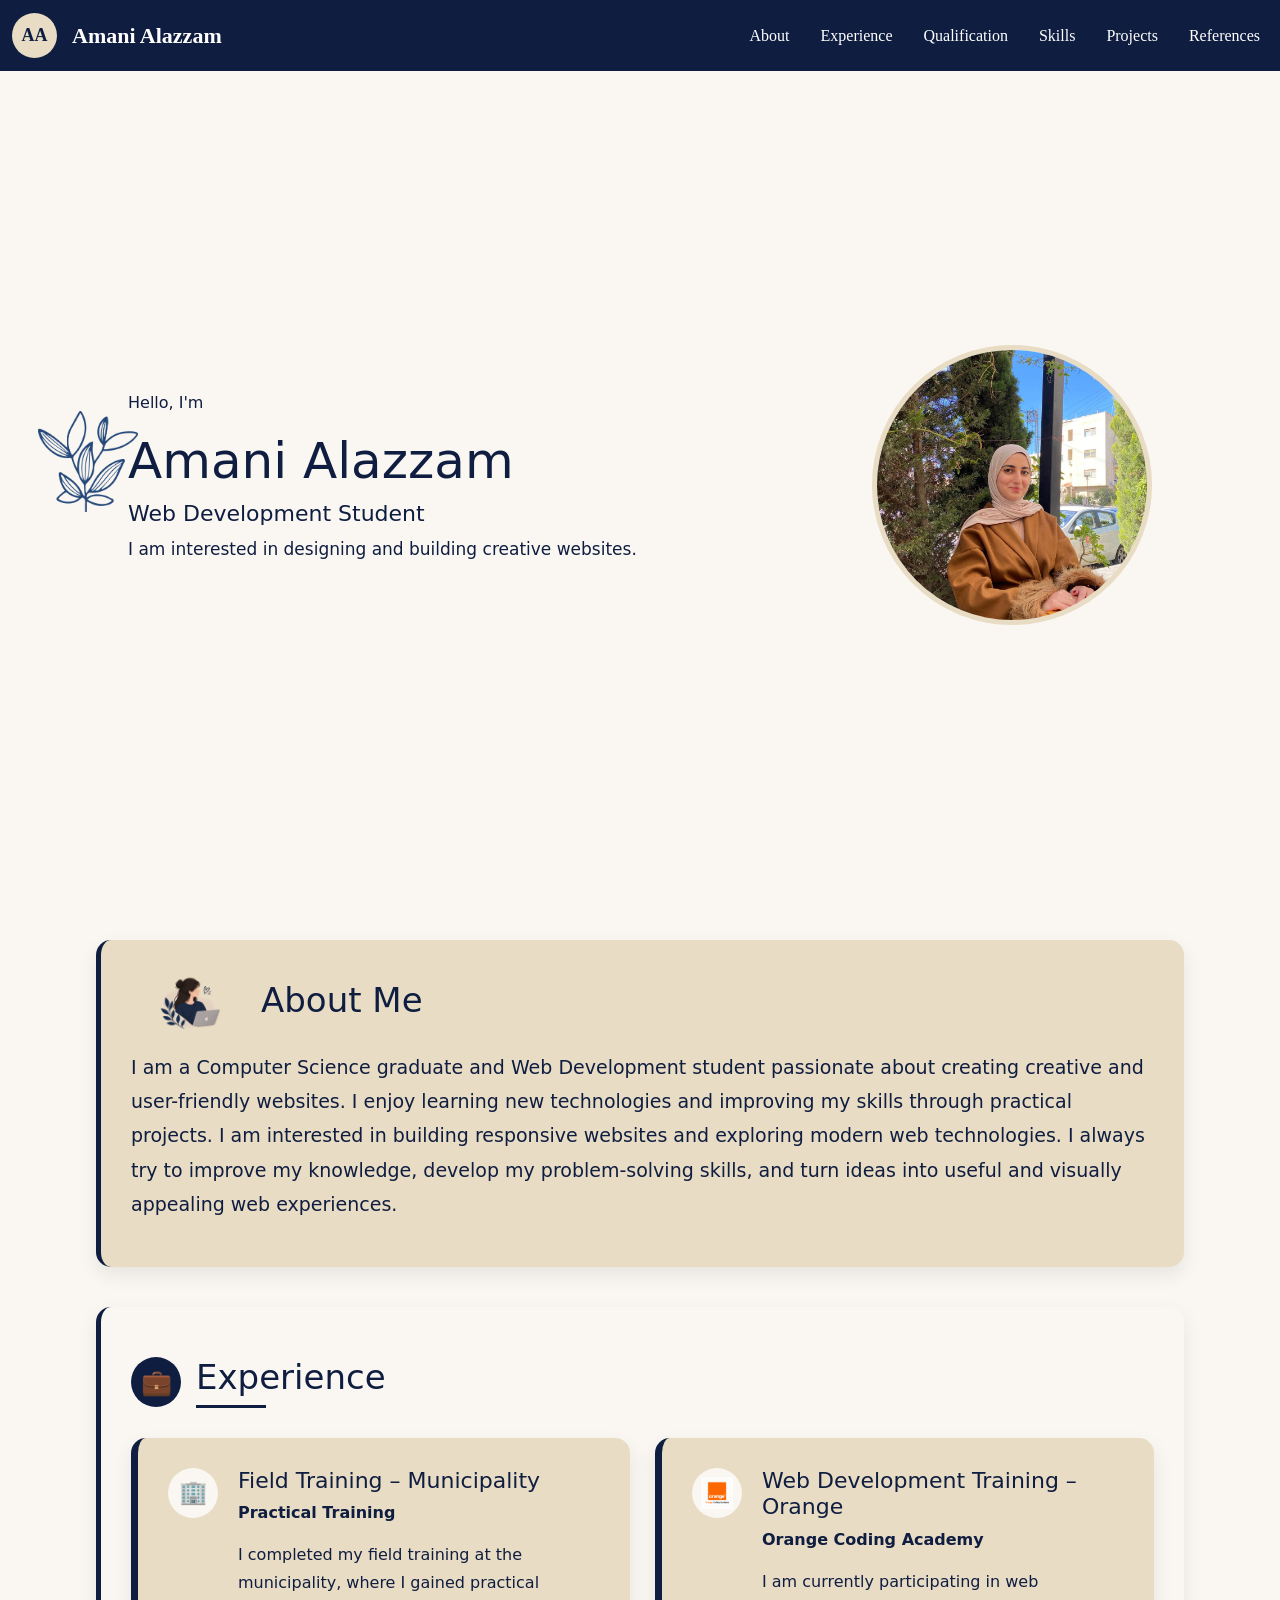
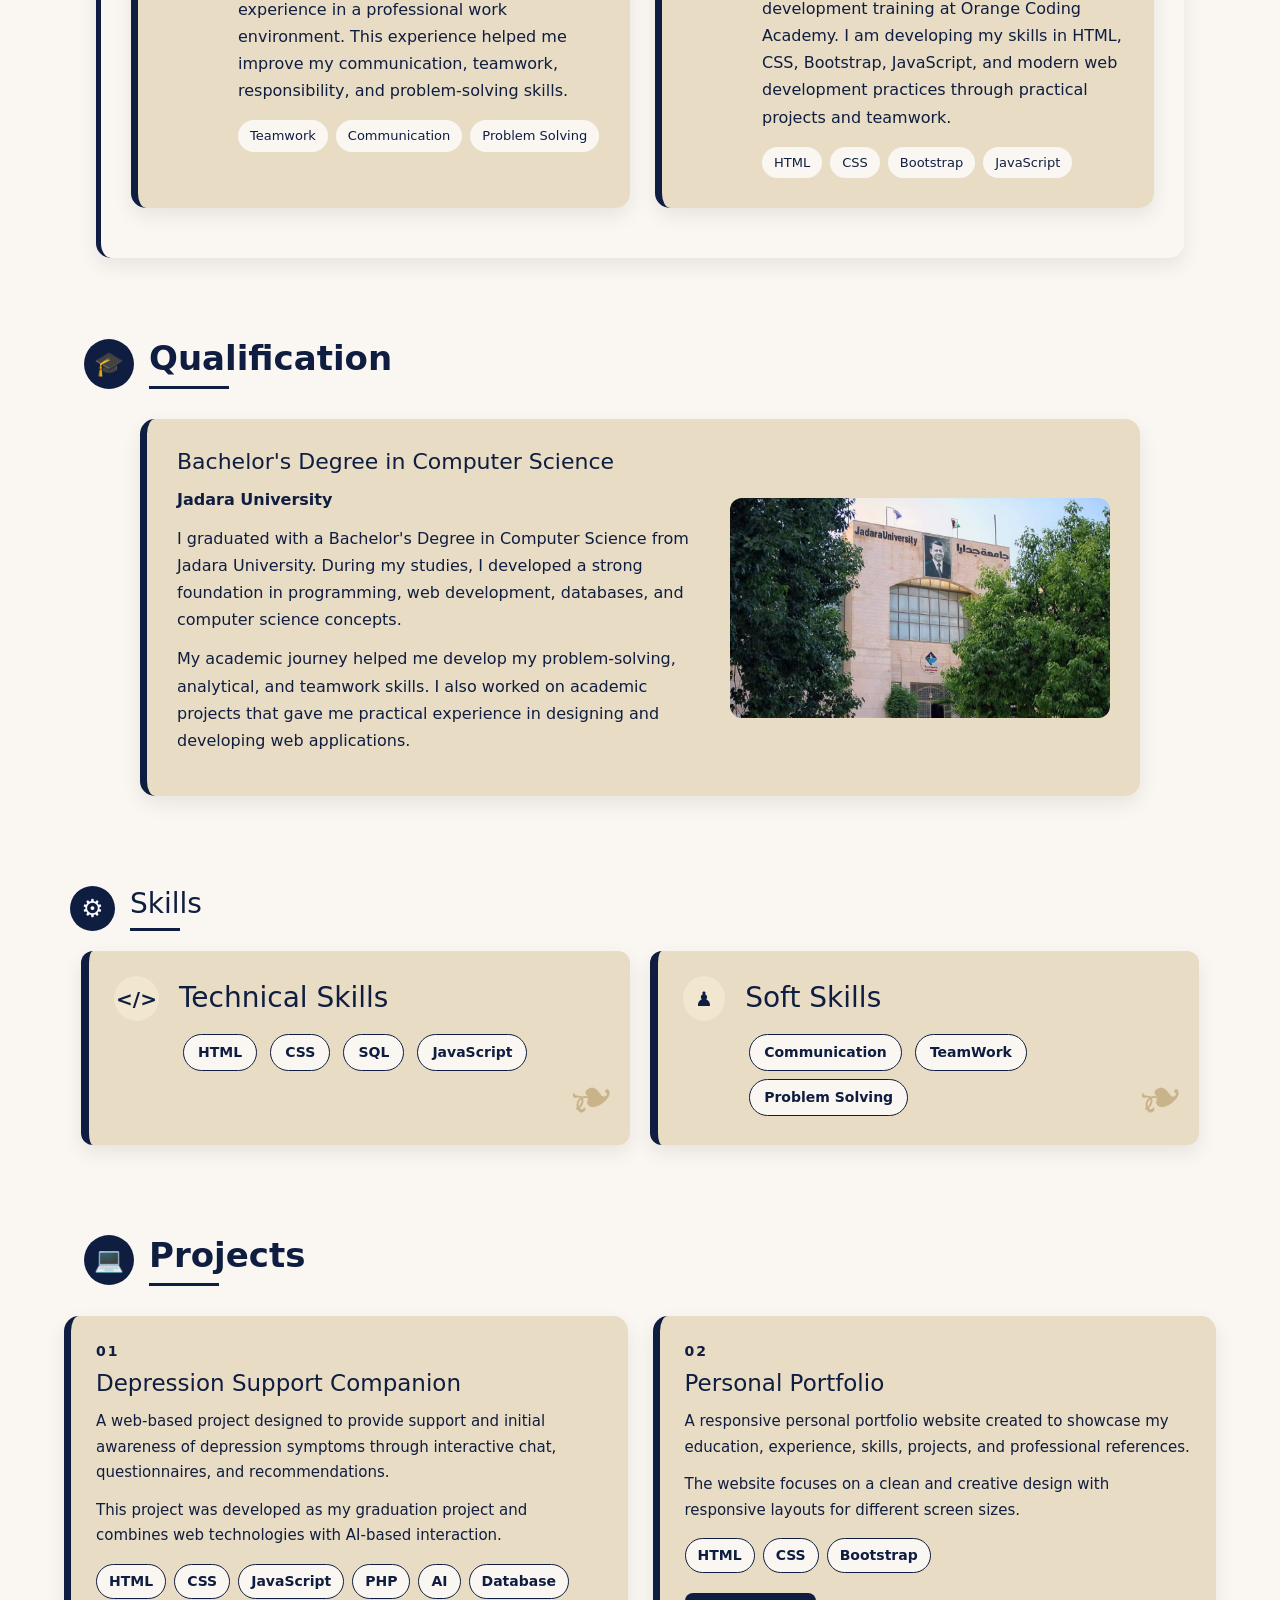
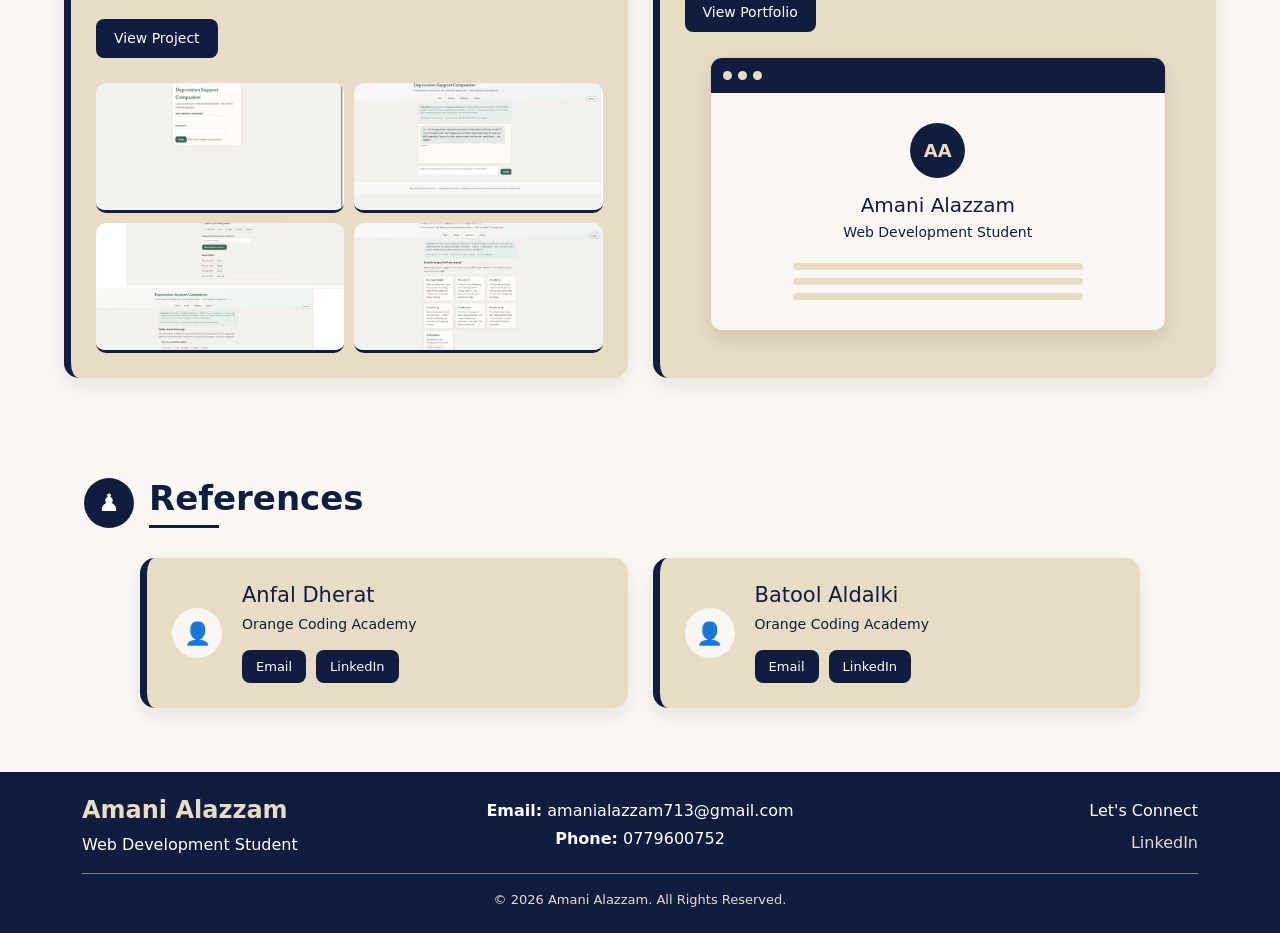
==== commit a1c6e85d: "Upload new portfolio" ====
--- a/index.html
+++ b/index.html
@@ -558,11 +558,11 @@
     </div>
 
 </section>
-```
+
 
 <footer class="py-4 mt-4">
 
-```
+
 <div class="container">
 
     <div class="row align-items-center">
@@ -608,7 +608,7 @@
     </p>
 
 </div>
-```
+
 
 </footer>
 
--- a/project.css
+++ b/project.css
@@ -87,7 +87,7 @@
 }
 
 .nav-link {
-    color: #E8DCC4 !important;
+    color: white !important;
     margin-left: 15px;
     transition: 0.3s;
 }
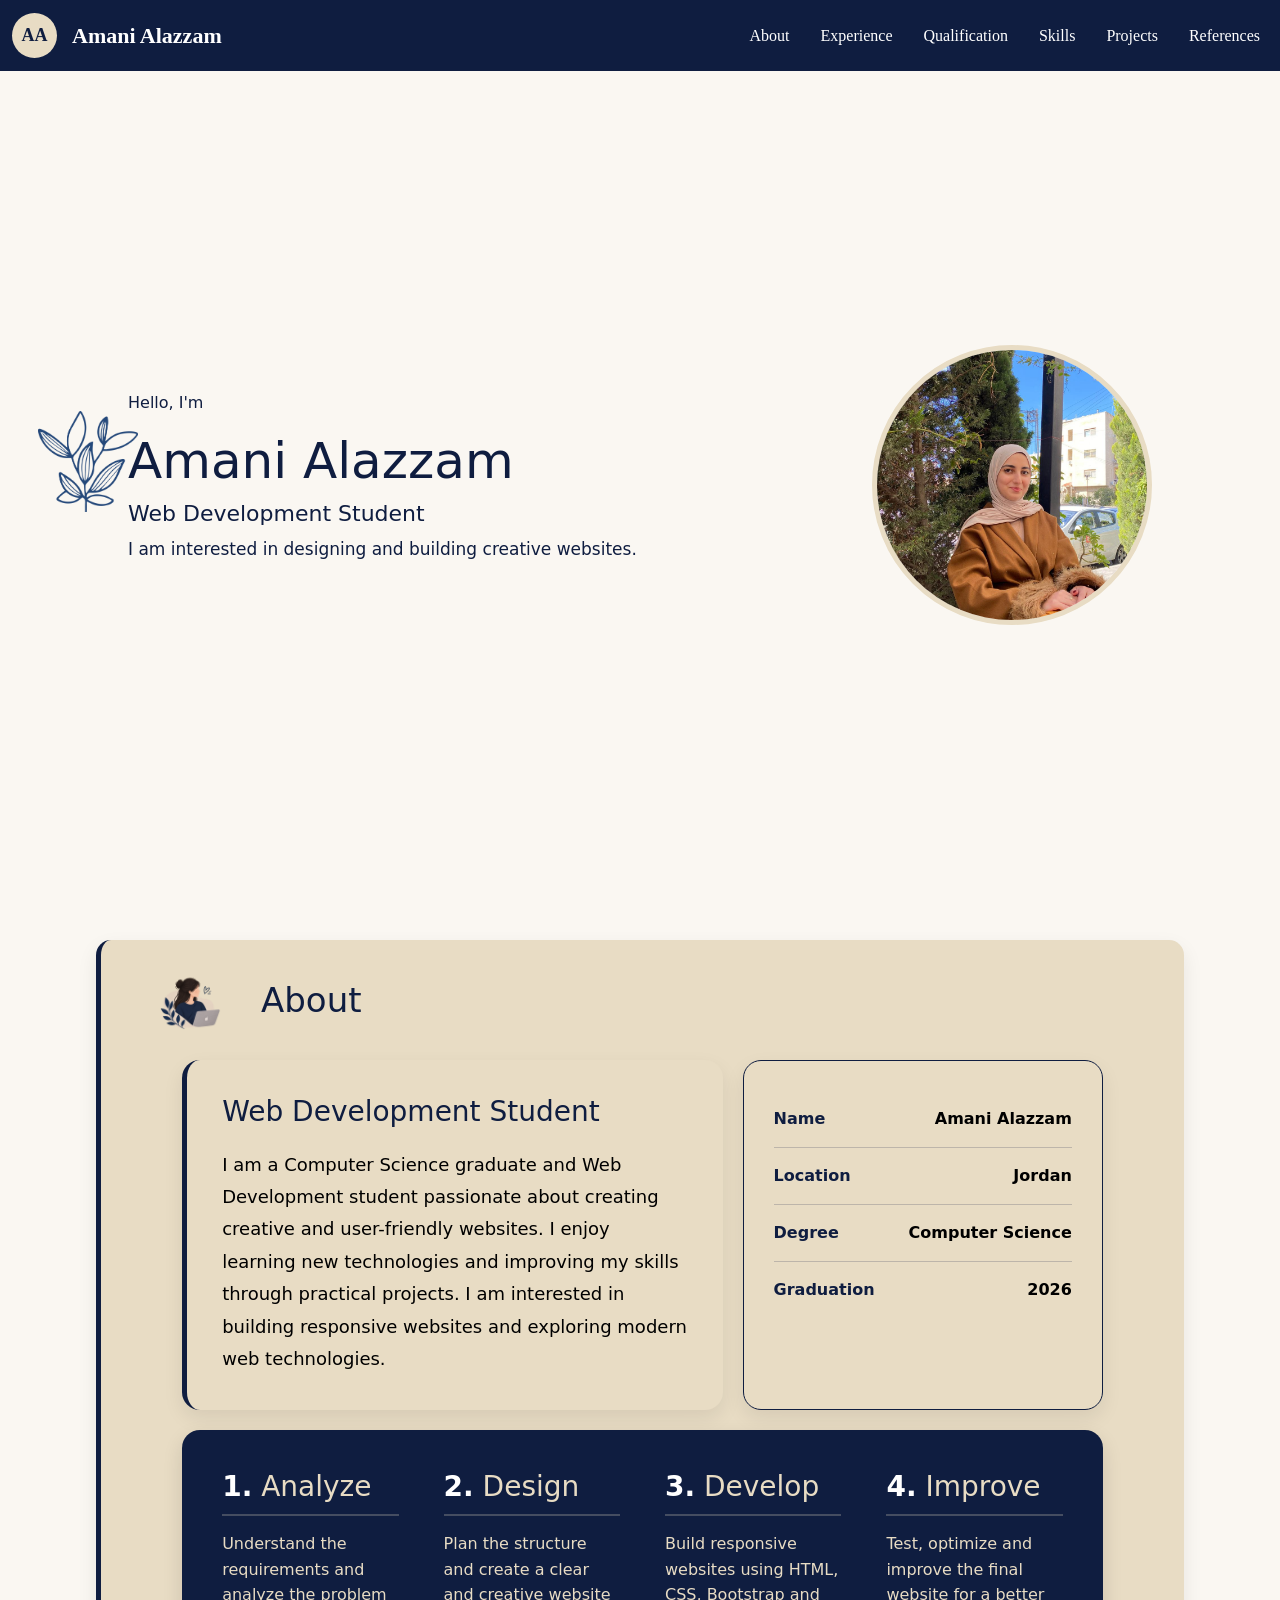
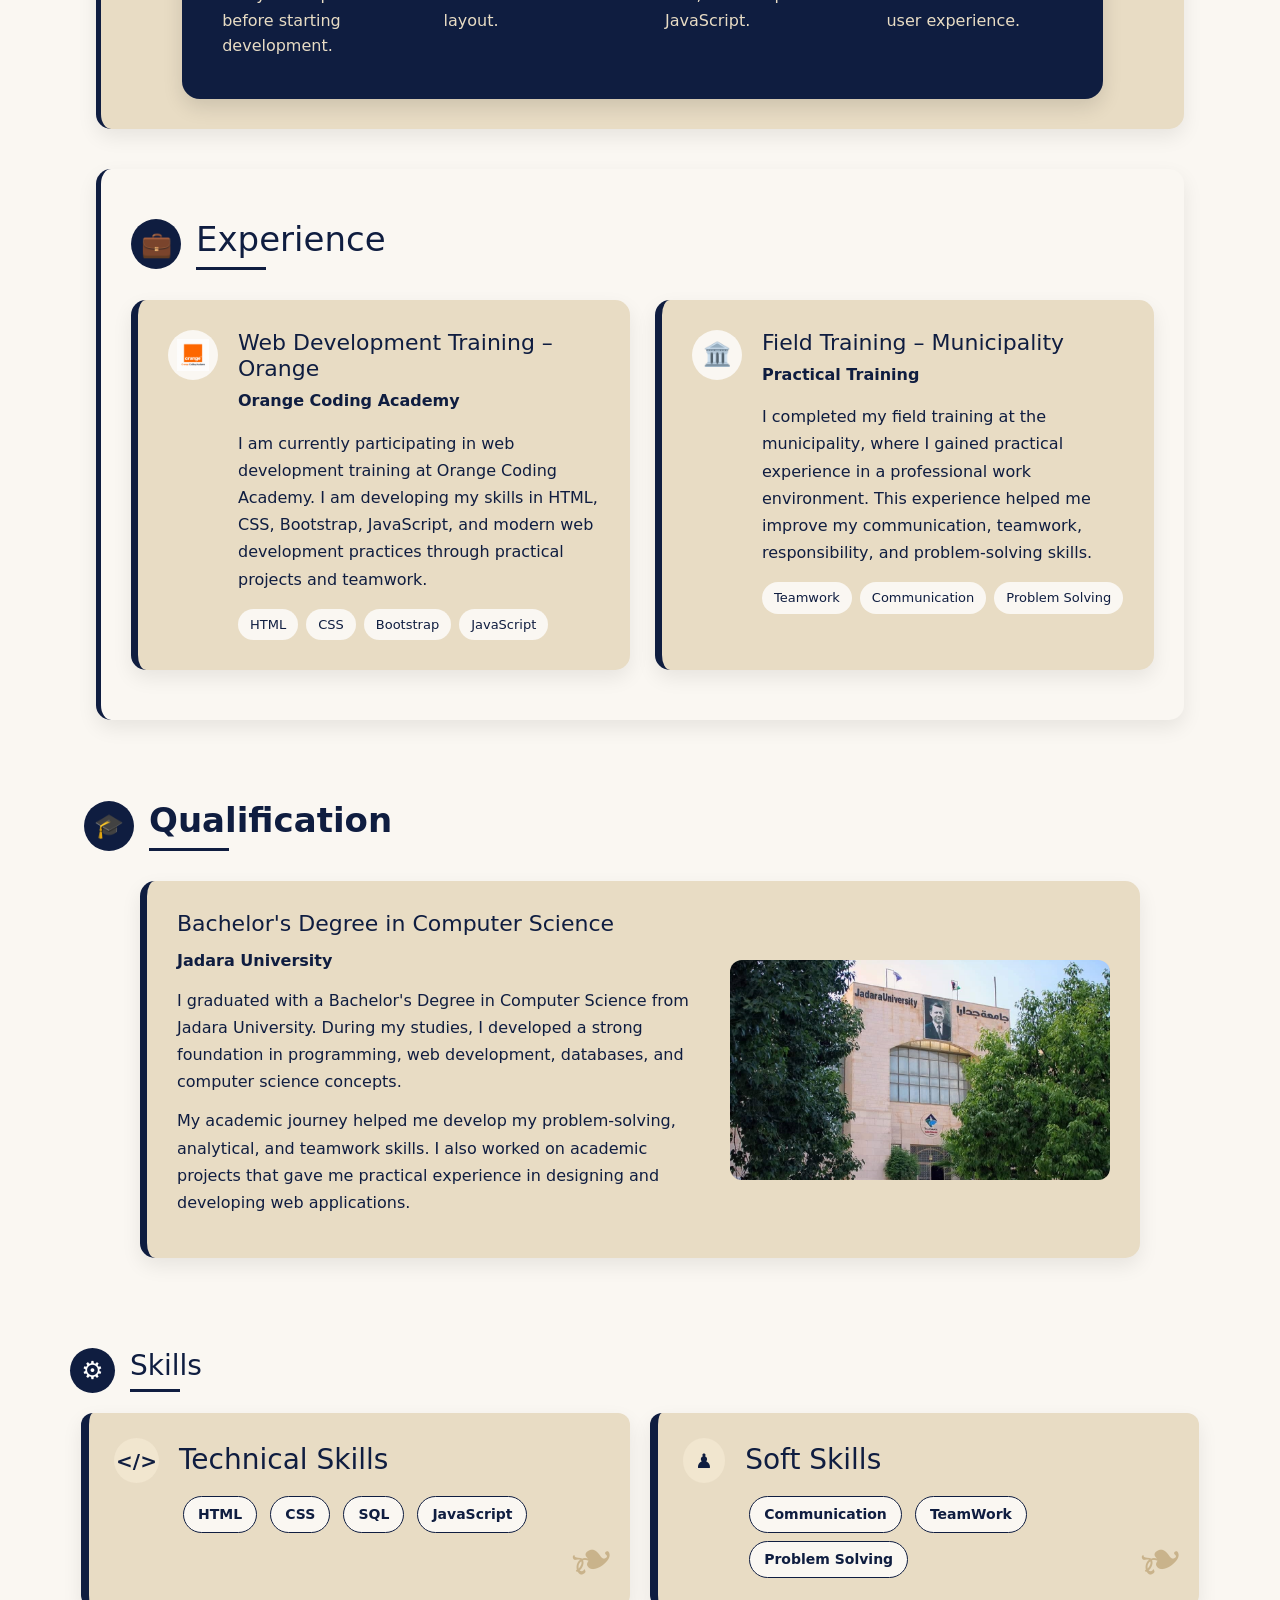
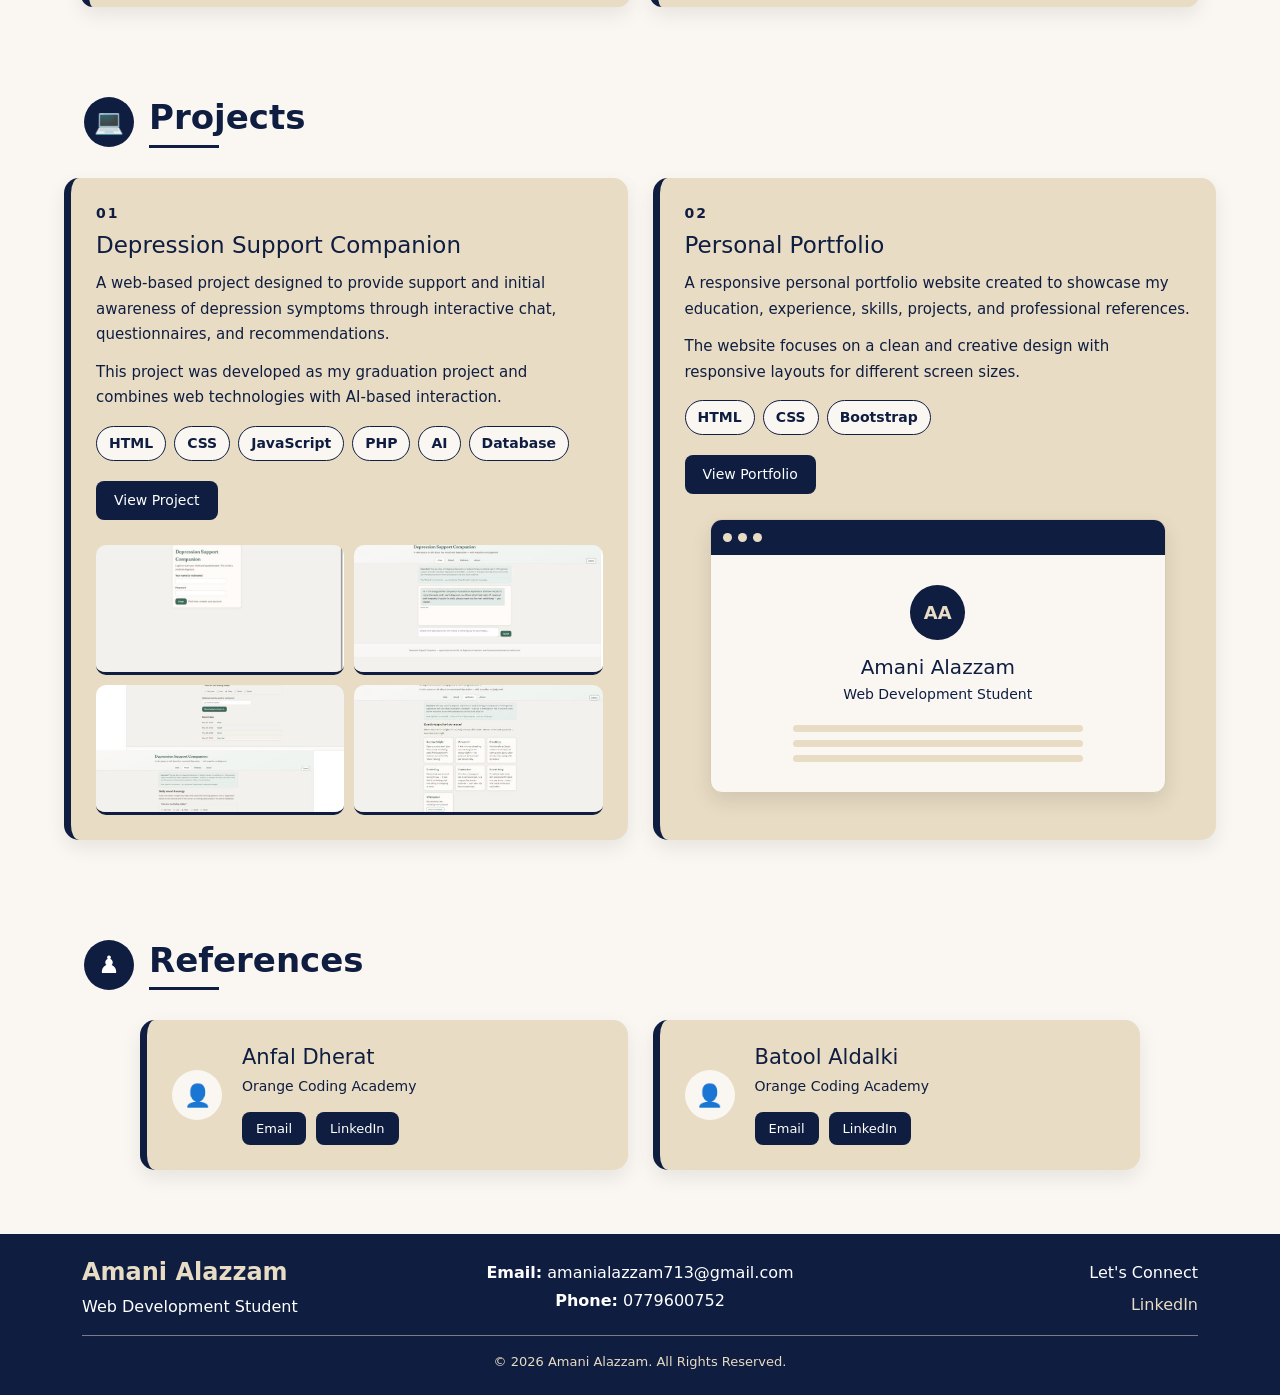
==== commit 4bc187c9: "Update portfolio" ====
--- a/index.html
+++ b/index.html
@@ -26,7 +26,7 @@
         </a>
 
 
-        <!-- Hamburger -->
+        
         <button class="navbar-toggler"
                 type="button"
                 data-bs-toggle="collapse"
@@ -93,45 +93,154 @@
     </div>
 
 </section>
-<section id="about">
-        <div class="about-title">
-    
-   <img src="about logo.png" >
-    <h2>About Me </h2>
+<!-- ABOUT -->
+<section class="about" id="about">
+
+    <div class="about-title">
+    <img src="about logo.png" alt="About">
+    <h2>About</h2>
 </div>
-    <p>
-     <p>
-    I am a Computer Science graduate and Web Development student
-    passionate about creating creative and user-friendly websites.
-    I enjoy learning new technologies and improving my skills
-    through practical projects.
-    I am interested in building responsive websites and exploring
-    modern web technologies. I always try to improve my knowledge,
-    develop my problem-solving skills, and turn ideas into useful
-    and visually appealing web experiences.
-</p>
-    </p>
+
+    <div class="container-about">
+
+        <!-- About Me -->
+        <div class="square1-about">
+            <h2>Web Development Student</h2>
+
+            <p>
+                I am a Computer Science graduate and Web Development student
+                passionate about creating creative and user-friendly websites.
+                I enjoy learning new technologies and improving my skills
+                through practical projects. I am interested in building
+                responsive websites and exploring modern web technologies.
+            </p>
+        </div>
+
+        <!-- Personal Information -->
+        <div class="square2-about">
+
+            <p>
+                <span>Name</span>
+                <strong>Amani Alazzam</strong>
+            </p>
+
+            <p>
+                <span>Location</span>
+                <strong>Jordan</strong>
+            </p>
+
+            <p>
+                <span>Degree</span>
+                <strong>Computer Science</strong>
+            </p>
+
+            <p>
+                <span>Graduation</span>
+                <strong>2026</strong>
+            </p>
+
+        </div>
+
+        <!-- My Approach -->
+        <div class="square3-about">
+
+            <div class="about-step">
+                <h3><b>1.</b> Analyze</h3>
+                <hr>
+                <p>
+                    Understand the requirements and analyze the problem
+                    before starting development.
+                </p>
+            </div>
+
+            <div class="about-step">
+                <h3><b>2.</b> Design</h3>
+                <hr>
+                <p>
+                    Plan the structure and create a clear and creative
+                    website layout.
+                </p>
+            </div>
+
+            <div class="about-step">
+                <h3><b>3.</b> Develop</h3>
+                <hr>
+                <p>
+                    Build responsive websites using HTML, CSS,
+                    Bootstrap and JavaScript.
+                </p>
+            </div>
+
+            <div class="about-step">
+                <h3><b>4.</b> Improve</h3>
+                <hr>
+                <p>
+                    Test, optimize and improve the final website
+                    for a better user experience.
+                </p>
+            </div>
+
+        </div>
+
+    </div>
 
 </section>
+<!-- EXPERIENCE -->
 <section id="Experience">
 
     <div class="experience-title">
+
         <div class="experience-logo">💼</div>
 
         <div>
             <h2>Experience</h2>
             <div class="experience-line"></div>
         </div>
+
     </div>
 
 
     <div class="experience-container">
 
-        <!-- Municipal Training -->
+        <!-- 1. Orange Coding Academy - Newest -->
         <div class="experience-card">
 
             <div class="experience-icon">
-                🏢
+                <img src="logo.orange.png" alt="Orange Coding Academy Logo">
+            </div>
+
+            <div class="experience-content">
+
+                <h3>Web Development Training – Orange</h3>
+
+                <p class="experience-place">
+                    Orange Coding Academy
+                </p>
+
+                <p>
+                    I am currently participating in web development training
+                    at Orange Coding Academy. I am developing my skills in
+                    HTML, CSS, Bootstrap, JavaScript, and modern web
+                    development practices through practical projects and teamwork.
+                </p>
+
+                <div class="experience-tags">
+                    <span>HTML</span>
+                    <span>CSS</span>
+                    <span>Bootstrap</span>
+                    <span>JavaScript</span>
+                </div>
+
+            </div>
+
+        </div>
+
+
+        <!-- 2. Municipality Training - Older -->
+        <div class="experience-card">
+
+            <div class="experience-icon">
+                <span class="municipality-icon">🏛️</span>
             </div>
 
             <div class="experience-content">
@@ -154,41 +263,6 @@
                     <span>Teamwork</span>
                     <span>Communication</span>
                     <span>Problem Solving</span>
-                </div>
-
-            </div>
-
-        </div>
-
-
-        <!-- Orange Training -->
-        <div class="experience-card">
-       <div class="experience-icon">
-
-       <img src="logo.orange.png" alt="Orange Coding Academy Logo">
-        </div>
-
-            <div class="experience-content">
-
-                <h3>Web Development Training – Orange</h3>
-
-                <p class="experience-place">
-                    Orange Coding Academy
-                </p>
-
-                <p>
-                    I am currently participating in web development
-                    training at Orange Coding Academy. I am developing
-                    my skills in HTML, CSS, Bootstrap, JavaScript,
-                    and modern web development practices through
-                    practical projects and teamwork.
-                </p>
-
-                <div class="experience-tags">
-                    <span>HTML</span>
-                    <span>CSS</span>
-                    <span>Bootstrap</span>
-                    <span>JavaScript</span>
                 </div>
 
             </div>
--- a/project.css
+++ b/project.css
@@ -170,11 +170,21 @@
     box-sizing: border-box;
     margin: 40px auto;
 }
+/* =========================
+   ABOUT SECTION
+========================= */
+
+.about {
+    background-color: #FAF7F2;
+    padding: 70px 0;
+}
+
+/* About Title */
 .about-title {
     display: flex;
     align-items: center;
     gap: 10px;
-    margin-bottom: 20px;
+    margin-bottom: 30px;
 }
 
 .about-title img {
@@ -188,16 +198,156 @@
     font-size: 34px;
     margin: 0;
 }
-
-.about-line {
-    width: 60px;
-    height: 3px;
+.about-title p {
+    color: #0f1d40;
+    font-size: 18px;
+    letter-spacing: 2px;
+    font-weight: bold;
+    margin-bottom: 10px;
+}
+
+
+
+/* Main About Container */
+.container-about {
+    width: 90%;
+    max-width: 1100px;
+    margin: auto;
+
+    display: grid;
+    grid-template-columns: 1.5fr 1fr;
+    gap: 20px;
+}
+
+
+/* =========================
+   FIRST BOX
+========================= */
+
+.square1-about {
+    background-color: #E8DCC4;
+    padding: 35px;
+    border-left: 5px solid #0f1d40;
+    border-radius: 18px;
+
+    box-shadow: 0 8px 20px rgba(0, 0, 0, 0.08);
+
+    transition: 0.3s;
+}
+
+.square1-about:hover {
+    transform: translateY(-5px);
+    box-shadow: 0 12px 25px rgba(0, 0, 0, 0.12);
+}
+
+.square1-about h2 {
+    color: #0f1d40;
+    font-size: 28px;
+    margin-bottom: 20px;
+}
+
+.square1-about p {
+    color: #000;
+    font-size: 18px;
+    line-height: 1.8;
+    margin: 0;
+}
+
+
+/* =========================
+   SECOND BOX
+========================= */
+
+.square2-about {
+    background-color: #E8DCC4;
+    padding: 30px;
+
+    border: 1px solid #0f1d40;
+    border-radius: 18px;
+
+    box-shadow: 0 8px 20px rgba(0, 0, 0, 0.08);
+
+    transition: 0.3s;
+}
+
+.square2-about:hover {
+    transform: translateY(-5px);
+    box-shadow: 0 12px 25px rgba(0, 0, 0, 0.12);
+}
+
+.square2-about p {
+    display: flex;
+    justify-content: space-between;
+    align-items: center;
+
+    gap: 15px;
+    padding: 16px 0;
+    margin: 0;
+
+    border-bottom: 1px solid rgba(15, 29, 64, 0.2);
+}
+
+.square2-about p:last-child {
+    border-bottom: none;
+}
+
+.square2-about span {
+    color: #0f1d40;
+    font-weight: bold;
+}
+
+.square2-about strong {
+    color: #000;
+    text-align: right;
+}
+
+
+/* =========================
+   THIRD BOX
+========================= */
+
+.square3-about {
+    grid-column: 1 / 3;
+
     background-color: #0f1d40;
-    margin-top: 7px;
-}
-#about p {
-    font-size: 19px;
-    line-height: 1.8;
+    color: #E8DCC4;
+
+    padding: 25px;
+    border-radius: 18px;
+
+    display: grid;
+    grid-template-columns: repeat(4, 1fr);
+    gap: 15px;
+
+    box-shadow: 0 8px 20px rgba(0, 0, 0, 0.12);
+}
+
+
+/* Steps */
+.about-step {
+    padding: 15px;
+}
+
+.about-step h3 {
+    color: #E8DCC4;
+    margin-bottom: 10px;
+}
+
+.about-step b {
+    color: white;
+}
+
+.about-step hr {
+    border: none;
+    height: 2px;
+    background-color: #E8DCC4;
+    margin: 10px 0 15px;
+}
+
+.about-step p {
+    color: #E8DCC4;
+    line-height: 1.6;
+    margin: 0;
 }
 #Experience {
     background-color: #FAF7F2;
@@ -1297,31 +1447,168 @@
 
     /* ===== About ===== */
 
-    #about {
+ @media (max-width: 768px) {
+
+    /* =========================
+       ABOUT - MOBILE
+    ========================= */
+
+    .about {
+        width: 100%;
+        padding: 40px 0;
+        box-sizing: border-box;
+        overflow: hidden;
+    }
+
+    /* About Title */
+
+    .about-title {
         width: 92%;
-        padding: 25px;
-        margin: 20px auto;
-    }
-
-    .about-title {
+        margin: 0 auto 25px;
+        display: flex;
+        align-items: center;
         gap: 8px;
+        box-sizing: border-box;
     }
 
     .about-title img {
-        width: 90px;
-        height: 50px;
+        width: 80px;
+        height: 45px;
+        object-fit: contain;
+        flex-shrink: 0;
     }
 
     .about-title h2 {
         font-size: 27px;
-    }
-
-    #about p {
-        font-size: 17px;
+        margin: 0;
+    }
+
+
+    /* Main Container */
+
+    .container-about {
+        width: 92%;
+        margin: auto;
+
+        display: flex;
+        flex-direction: column;
+
+        gap: 18px;
+        box-sizing: border-box;
+    }
+
+
+    /* =========================
+       FIRST BOX
+    ========================= */
+
+    .square1-about {
+        width: 100%;
+        padding: 22px;
+        box-sizing: border-box;
+
+        border-left: 5px solid #0f1d40;
+        border-radius: 15px;
+    }
+
+    .square1-about h2 {
+        font-size: 22px;
+        line-height: 1.3;
+        margin-bottom: 15px;
+    }
+
+    .square1-about p {
+        font-size: 15px;
         line-height: 1.7;
-    }
-
-
+
+        /* يمنع الكلام من الخروج */
+        overflow-wrap: break-word;
+        word-wrap: break-word;
+    }
+
+
+    /* =========================
+       SECOND BOX
+    ========================= */
+
+    .square2-about {
+        width: 100%;
+        padding: 20px;
+        box-sizing: border-box;
+
+        border-radius: 15px;
+    }
+
+    .square2-about p {
+        width: 100%;
+
+        display: flex;
+        justify-content: space-between;
+        align-items: center;
+
+        gap: 10px;
+        padding: 13px 0;
+        margin: 0;
+
+        box-sizing: border-box;
+
+        font-size: 14px;
+    }
+
+    .square2-about span {
+        flex-shrink: 0;
+    }
+
+    .square2-about strong {
+        text-align: right;
+
+        /* يمنع الاسم أو الكلام من الخروج */
+        overflow-wrap: break-word;
+        word-break: break-word;
+    }
+
+
+    /* =========================
+       THIRD BOX
+    ========================= */
+
+    .square3-about {
+        width: 100%;
+        padding: 15px;
+        box-sizing: border-box;
+
+        display: flex;
+        flex-direction: column;
+
+        gap: 5px;
+
+        border-radius: 15px;
+    }
+
+    .about-step {
+        width: 100%;
+        padding: 12px;
+        box-sizing: border-box;
+    }
+
+    .about-step h3 {
+        font-size: 19px;
+        margin-bottom: 8px;
+    }
+
+    .about-step p {
+        font-size: 14px;
+        line-height: 1.6;
+
+        overflow-wrap: break-word;
+        word-wrap: break-word;
+    }
+
+    .about-step hr {
+        margin: 8px 0 12px;
+    }
+
+}
     /* ===== Experience ===== */
 
     #Experience {
@@ -1521,4 +1808,4 @@
 
 
 
-
+}
